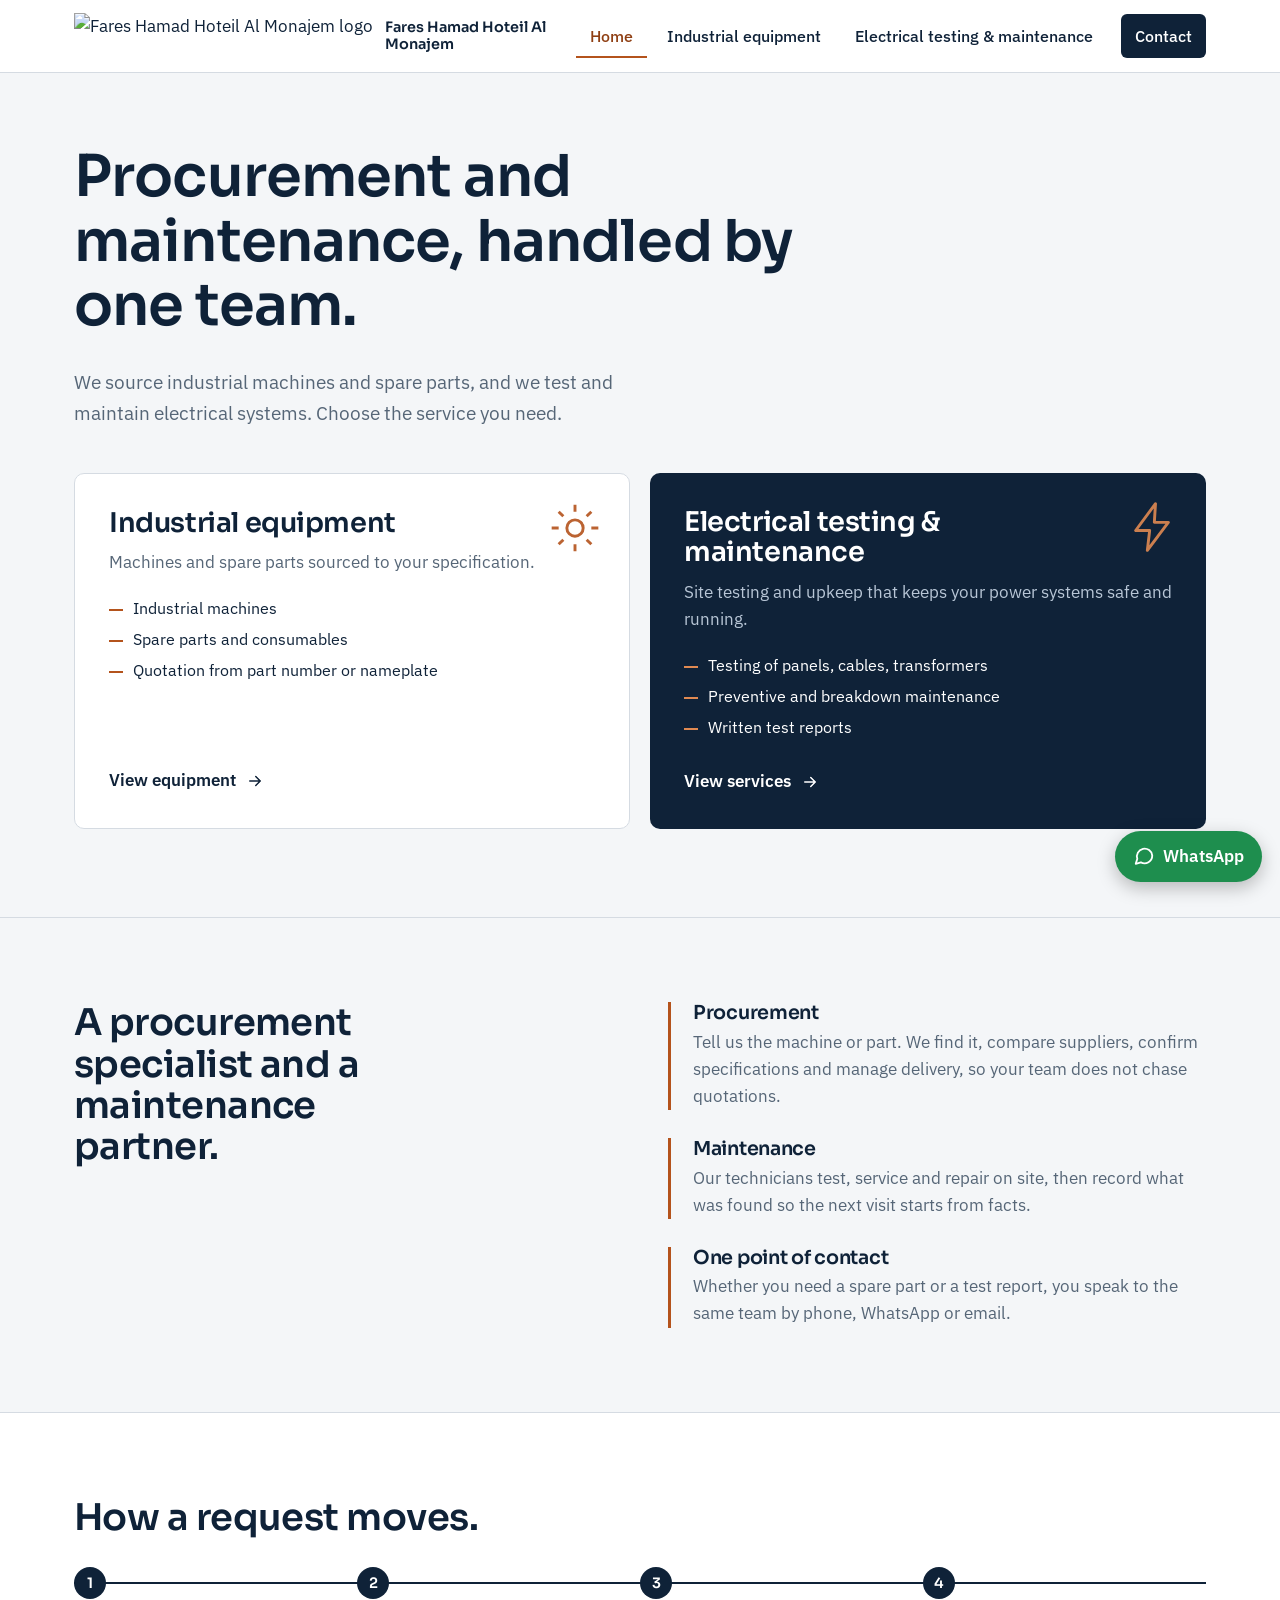
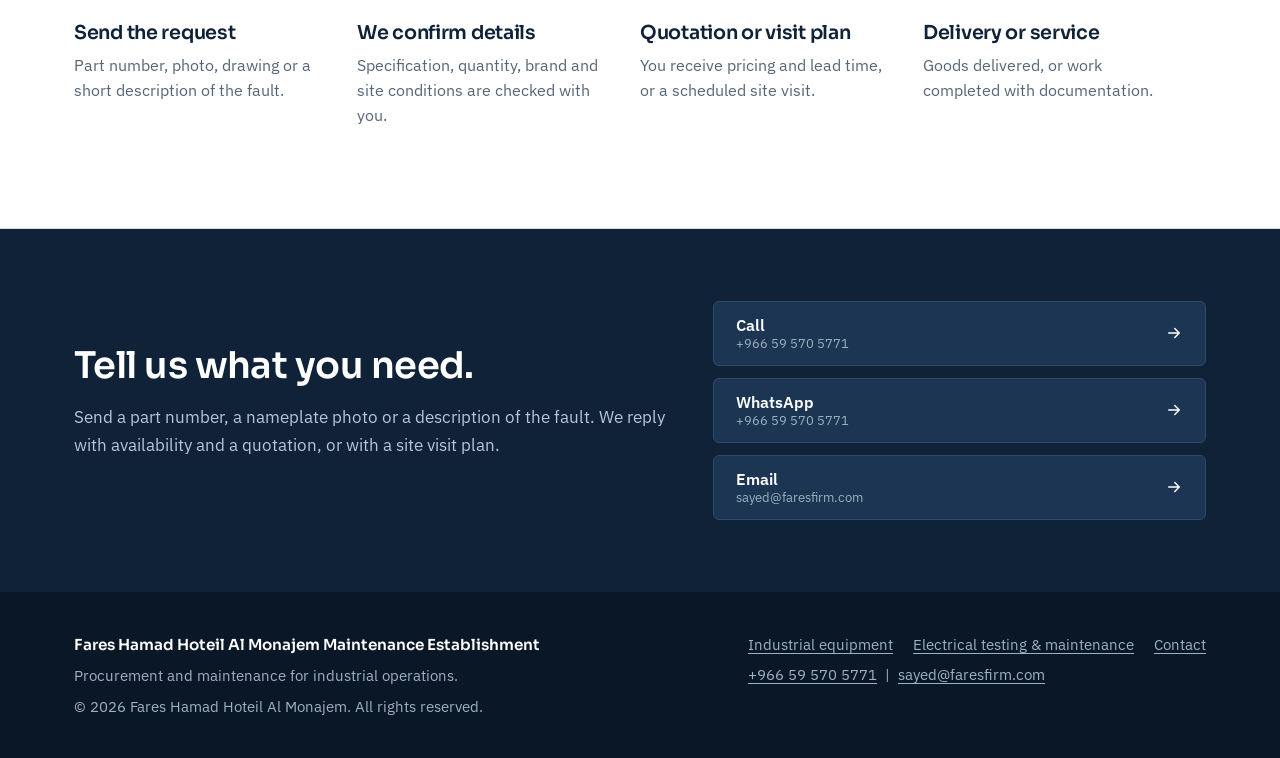
==== index.html @ 5c30aa55 "1.0" ====
<!doctype html>
<html lang="en">
<head>
<meta charset="utf-8">
<meta name="viewport" content="width=device-width, initial-scale=1">
<title>Fares Hamad Hoteil Al Monajem | Procurement and Maintenance</title>
<meta name="description" content="Industrial machines, spare parts, electrical testing and maintenance. Procurement specialist and maintenance partner.">
<link rel="icon" href="https://cdn.imgchest.com/files/e124e5c17b7b.png">
<link rel="preconnect" href="https://fonts.googleapis.com">
<link rel="preconnect" href="https://fonts.gstatic.com" crossorigin>
<link href="https://fonts.googleapis.com/css2?family=IBM+Plex+Sans:wght@400;500;600&family=Sora:wght@500;600;700&display=swap" rel="stylesheet">
<link rel="stylesheet" href="assets/css/base.css">
<link rel="stylesheet" href="assets/css/home.css">
</head>
<body class="">
<a class="skip" href="#main">Skip to content</a>
<header class="site-header">
  <div class="wrap">
    <a class="brand" href="./index.html" aria-label="Fares Hamad Hoteil Al Monajem - home">
      <img src="https://cdn.imgchest.com/files/e124e5c17b7b.png" alt="Fares Hamad Hoteil Al Monajem logo" height="46">
      <span>Fares Hamad Hoteil Al Monajem</span>
    </a>
    <button class="menu-btn" aria-expanded="false" aria-controls="site-nav" aria-label="Menu">
      <svg width="22" height="22" viewBox="0 0 24 24" fill="none" stroke="currentColor" stroke-width="2" stroke-linecap="round"><path d="M3 6h18M3 12h18M3 18h18"/></svg>
    </button>
    <nav class="nav" id="site-nav" aria-label="Main">
      <ul>
        <li><a href="index.html" aria-current="page">Home</a></li>
        <li><a href="industrial-equipment/index.html">Industrial equipment</a></li>
        <li><a href="electrical-testing-maintenance/index.html">Electrical testing &amp; maintenance</a></li>
        <li><a class="nav-cta" href="contact/index.html">Contact</a></li>
      </ul>
    </nav>
  </div>
</header>
<main id="main">

<section class="hero">
  <div class="wrap">
    <h1>Procurement and maintenance, handled by one team.</h1>
    <p class="lead">We source industrial machines and spare parts, and we test and maintain electrical systems. Choose the service you need.</p>
    <div class="pick">
      <a class="pick-card pick-industrial" href="industrial-equipment/index.html">
        <svg class="tag" viewBox="0 0 48 48" fill="none" stroke="currentColor" stroke-width="2.5" stroke-linejoin="round" aria-hidden="true"><circle cx="24" cy="24" r="7"/><path d="M24 4v6M24 38v6M4 24h6M38 24h6M10 10l4 4M34 34l4 4M38 10l-4 4M14 34l-4 4"/></svg>
        <div>
          <h2>Industrial equipment</h2>
          <p>Machines and spare parts sourced to your specification.</p>
          <ul><li>Industrial machines</li><li>Spare parts and consumables</li><li>Quotation from part number or nameplate</li></ul>
        </div>
        <span class="pick-go">View equipment <svg class="arrow" viewBox="0 0 24 24" fill="none" stroke="currentColor" stroke-width="2" stroke-linecap="round" stroke-linejoin="round" aria-hidden="true"><path d="M5 12h14M13 6l6 6-6 6"/></svg></span>
      </a>
      <a class="pick-card pick-electrical" href="electrical-testing-maintenance/index.html">
        <svg class="tag" viewBox="0 0 48 48" fill="none" stroke="currentColor" stroke-width="2.5" stroke-linejoin="round" aria-hidden="true"><path d="M27 4 10 27h12l-2 17 18-24H26z"/></svg>
        <div>
          <h2>Electrical testing &amp; maintenance</h2>
          <p>Site testing and upkeep that keeps your power systems safe and running.</p>
          <ul><li>Testing of panels, cables, transformers</li><li>Preventive and breakdown maintenance</li><li>Written test reports</li></ul>
        </div>
        <span class="pick-go">View services <svg class="arrow" viewBox="0 0 24 24" fill="none" stroke="currentColor" stroke-width="2" stroke-linecap="round" stroke-linejoin="round" aria-hidden="true"><path d="M5 12h14M13 6l6 6-6 6"/></svg></span>
      </a>
    </div>
  </div>
</section>

<section class="section">
  <div class="wrap roles">
    <h2>A procurement specialist and a maintenance partner.</h2>
    <div class="role-list">
      <div><h3>Procurement</h3><p>Tell us the machine or part. We find it, compare suppliers, confirm specifications and manage delivery, so your team does not chase quotations.</p></div>
      <div><h3>Maintenance</h3><p>Our technicians test, service and repair on site, then record what was found so the next visit starts from facts.</p></div>
      <div><h3>One point of contact</h3><p>Whether you need a spare part or a test report, you speak to the same team by phone, WhatsApp or email.</p></div>
    </div>
  </div>
</section>

<section class="section process" aria-labelledby="proc-h">
  <div class="wrap">
    <h2 id="proc-h">How a request moves.</h2>
    <ol>
      <li><h3>Send the request</h3><p>Part number, photo, drawing or a short description of the fault.</p></li>
      <li><h3>We confirm details</h3><p>Specification, quantity, brand and site conditions are checked with you.</p></li>
      <li><h3>Quotation or visit plan</h3><p>You receive pricing and lead time, or a scheduled site visit.</p></li>
      <li><h3>Delivery or service</h3><p>Goods delivered, or work completed with documentation.</p></li>
    </ol>
  </div>
</section>

</main>
<section class="contact-band" aria-labelledby="cb-h">
  <div class="wrap">
    <div>
      <h2 id="cb-h">Tell us what you need.</h2>
      <p>Send a part number, a nameplate photo or a description of the fault. We reply with availability and a quotation, or with a site visit plan.</p>
    </div>
    <div class="contact-actions">
      <a class="btn" href="tel:+966595705771"><span>Call<small>+966 59 570 5771</small></span><svg class="arrow" viewBox="0 0 24 24" fill="none" stroke="currentColor" stroke-width="2" stroke-linecap="round" stroke-linejoin="round" aria-hidden="true"><path d="M5 12h14M13 6l6 6-6 6"/></svg></a>
      <a class="btn" href="https://wa.me/966595705771" target="_blank" rel="noopener"><span>WhatsApp<small>+966 59 570 5771</small></span><svg class="arrow" viewBox="0 0 24 24" fill="none" stroke="currentColor" stroke-width="2" stroke-linecap="round" stroke-linejoin="round" aria-hidden="true"><path d="M5 12h14M13 6l6 6-6 6"/></svg></a>
      <a class="btn" href="mailto:sayed@faresfirm.com"><span>Email<small>sayed@faresfirm.com</small></span><svg class="arrow" viewBox="0 0 24 24" fill="none" stroke="currentColor" stroke-width="2" stroke-linecap="round" stroke-linejoin="round" aria-hidden="true"><path d="M5 12h14M13 6l6 6-6 6"/></svg></a>
    </div>
  </div>
</section>
<footer class="site-footer">
  <div class="wrap">
    <div>
      <strong>Fares Hamad Hoteil Al Monajem Maintenance Establishment</strong>
      <p>Procurement and maintenance for industrial operations.</p>
      <p>&copy; <span id="year">2026</span> Fares Hamad Hoteil Al Monajem. All rights reserved.</p>
    </div>
    <div>
      <ul>
        <li><a href="industrial-equipment/index.html">Industrial equipment</a></li>
        <li><a href="electrical-testing-maintenance/index.html">Electrical testing &amp; maintenance</a></li>
        <li><a href="contact/index.html">Contact</a></li>
      </ul>
      <p><a href="tel:+966595705771">+966 59 570 5771</a> &nbsp;|&nbsp; <a href="mailto:sayed@faresfirm.com">sayed@faresfirm.com</a></p>
    </div>
  </div>
</footer>
<a class="wa-float" href="https://wa.me/966595705771" target="_blank" rel="noopener" aria-label="Chat on WhatsApp"><svg viewBox="0 0 24 24" fill="none" stroke="currentColor" stroke-width="2" stroke-linecap="round" stroke-linejoin="round" aria-hidden="true"><path d="M21 11.5a8.4 8.4 0 0 1-12.4 7.4L3 20.5l1.700-5.400A8.400 8.400 0 1 1 21 11.500z"/></svg><span>WhatsApp</span></a>
<script src="assets/js/main.js" defer></script>
</body>
</html>
---- assets/css/base.css ----
/* ==========================================================
   base.css  -  shared by every page
   Tokens, reset, header, footer, buttons, tabs, utilities
   ========================================================== */
:root{
  --ink:#0F2238;          /* deep navy: text, footer */
  --ink-2:#1B3552;        /* lighter navy: dark surfaces */
  --paper:#F4F6F8;        /* page background */
  --white:#fff;
  --line:#D5DBE2;
  --steel:#566677;        /* secondary text */
  --copper:#B4531C;       /* single accent: copper conductor */
  --copper-d:#8F3F13;
  --radius:6px;
  --wrap:1180px;
  --font-head:"Sora","Segoe UI",system-ui,sans-serif;
  --font-body:"IBM Plex Sans","Segoe UI",system-ui,sans-serif;
  --bg:var(--paper); --fg:var(--ink); --muted:var(--steel); --rule:var(--line); --surface:var(--white);
}
.theme-dark{
  --bg:var(--ink); --fg:#EAF0F6; --muted:#9FB0C2; --rule:#2B4562; --surface:var(--ink-2);
}
*,*::before,*::after{box-sizing:border-box}
html{scroll-behavior:smooth;-webkit-text-size-adjust:100%}
body{margin:0;background:var(--bg);color:var(--fg);font:400 1.0625rem/1.6 var(--font-body)}
img{max-width:100%;display:block}
a{color:inherit}
h1,h2,h3{font-family:var(--font-head);line-height:1.12;letter-spacing:-.015em;margin:0 0 .5em;font-weight:600}
h1{font-size:clamp(2.1rem,5vw,3.6rem)}
h2{font-size:clamp(1.6rem,3vw,2.3rem)}
h3{font-size:1.2rem}
p{margin:0 0 1em;max-width:62ch}
.wrap{max-width:var(--wrap);margin:0 auto;padding:0 24px}
.section{padding:84px 0}
.muted{color:var(--muted)}
.skip{position:absolute;left:-999px;top:0;background:var(--copper);color:#fff;padding:10px 16px;z-index:100}
.skip:focus{left:8px;top:8px}
:focus-visible{outline:3px solid var(--copper);outline-offset:3px}

/* ---------- Header (always light so the logo stays legible) ---------- */
.site-header{position:sticky;top:0;z-index:50;background:rgba(255,255,255,.96);backdrop-filter:blur(8px);border-bottom:1px solid var(--line);color:var(--ink)}
.site-header .wrap{display:flex;align-items:center;justify-content:space-between;gap:24px;min-height:72px}
.brand{display:flex;align-items:center;gap:12px;text-decoration:none}
.brand img{height:46px;width:auto}
.brand span{font:600 .9rem/1.15 var(--font-head);max-width:15ch}
.nav ul{list-style:none;display:flex;gap:6px;margin:0;padding:0;align-items:center}
.nav a{display:block;padding:10px 14px;text-decoration:none;font-weight:500;font-size:.97rem;border-radius:var(--radius)}
.nav a:hover{background:var(--paper)}
.nav a[aria-current="page"]{color:var(--copper-d);box-shadow:inset 0 -2px 0 var(--copper);border-radius:0}
.nav .nav-cta{background:var(--ink);color:#fff;margin-left:8px}
.nav .nav-cta:hover{background:var(--copper)}
.menu-btn{display:none;background:none;border:1px solid var(--line);border-radius:var(--radius);padding:10px 12px;cursor:pointer;color:var(--ink)}
.menu-btn svg{display:block}

/* ---------- Buttons ---------- */
.btn{display:inline-flex;align-items:center;gap:10px;padding:13px 22px;border-radius:var(--radius);font:600 .98rem var(--font-body);text-decoration:none;border:2px solid transparent;cursor:pointer;transition:background .18s,color .18s,border-color .18s}
.btn-primary{background:var(--copper);color:#fff}
.btn-primary:hover{background:var(--copper-d)}
.btn-line{border-color:currentColor;background:transparent}
.btn-line:hover{background:var(--fg);color:var(--bg);border-color:var(--fg)}
.btn svg,.arrow{width:18px;height:18px;flex:none}

/* ---------- Page intro used on inner pages ---------- */
.crumbs{font-size:.92rem;color:var(--muted);margin-bottom:22px}
.crumbs a{text-underline-offset:3px}
.page-intro{padding:64px 0 36px}
.page-intro p{font-size:1.15rem;color:var(--muted)}

/* ---------- Tabs (shared behaviour, each page styles its panels) ---------- */
.tablist{display:flex;gap:4px;border-bottom:1px solid var(--rule);overflow-x:auto;scrollbar-width:thin}
.tablist [role="tab"]{background:none;border:0;border-bottom:3px solid transparent;color:var(--muted);font:600 1rem var(--font-body);padding:14px 20px;cursor:pointer;white-space:nowrap;margin-bottom:-1px}
.tablist [role="tab"]:hover{color:var(--fg)}
.tablist [role="tab"][aria-selected="true"]{color:var(--fg);border-bottom-color:var(--copper)}
.tabpanel{padding:40px 0 8px}
.tabpanel[hidden]{display:none}

/* ---------- Contact band ---------- */
.contact-band{background:var(--ink);color:#fff;padding:72px 0}
.contact-band .wrap{display:grid;grid-template-columns:1.2fr 1fr;gap:48px;align-items:center}
.contact-band p{color:#B8C6D6}
.contact-actions{display:grid;gap:12px}
.contact-actions .btn{justify-content:space-between;width:100%;border:1px solid #2F4968;background:var(--ink-2);color:#fff}
.contact-actions .btn:hover{border-color:var(--copper);background:#22405f}
.contact-actions small{display:block;font-weight:400;color:#9FB0C2}

/* ---------- Footer ---------- */
.site-footer{background:#0A1727;color:#9FB0C2;padding:40px 0;font-size:.95rem}
.site-footer .wrap{display:flex;flex-wrap:wrap;gap:20px 48px;justify-content:space-between}
.site-footer strong{color:#fff;font-family:var(--font-head);font-weight:600}
.site-footer ul{list-style:none;margin:0;padding:0;display:flex;gap:20px;flex-wrap:wrap}
.site-footer a{text-underline-offset:3px}
.site-footer p{margin:.4em 0 0}

/* ---------- Floating WhatsApp ---------- */
.wa-float{position:fixed;right:18px;bottom:18px;z-index:60;display:flex;align-items:center;gap:8px;background:#1E8E4E;color:#fff;text-decoration:none;font-weight:600;padding:12px 18px;border-radius:999px;box-shadow:0 6px 18px rgba(0,0,0,.25)}
.wa-float:hover{background:#177A42}
.wa-float svg{width:22px;height:22px}

@media (max-width:860px){
  .menu-btn{display:block}
  .nav{position:absolute;left:0;right:0;top:100%;background:#fff;border-bottom:1px solid var(--line);display:none}
  .nav.open{display:block}
  .nav ul{flex-direction:column;align-items:stretch;padding:12px 24px 20px}
  .nav a[aria-current="page"]{box-shadow:none;background:var(--paper)}
  .nav .nav-cta{margin:8px 0 0;text-align:center}
  .contact-band .wrap{grid-template-columns:1fr}
  .section{padding:60px 0}
  .brand span{display:none}
}
@media (prefers-reduced-motion:reduce){*{animation:none!important;transition:none!important;scroll-behavior:auto!important}}
---- assets/css/home.css ----
/* home.css - index.html only */
.hero{padding:72px 0 88px;border-bottom:1px solid var(--line)}
.hero h1{max-width:18ch}
.hero .lead{font-size:1.2rem;color:var(--steel);max-width:56ch;margin-bottom:44px}

/* The hero IS the activity selector */
.pick{display:grid;grid-template-columns:1fr 1fr;gap:20px}
.pick-card{position:relative;display:flex;flex-direction:column;justify-content:space-between;min-height:340px;padding:34px;border-radius:10px;text-decoration:none;overflow:hidden;transition:transform .2s,box-shadow .2s}
.pick-card:hover{transform:translateY(-4px);box-shadow:0 18px 40px rgba(15,34,56,.2)}
.pick-card h2{font-size:1.7rem;margin-bottom:.4em;max-width:16ch}
.pick-card p{margin-bottom:20px}
.pick-card ul{list-style:none;margin:0 0 28px;padding:0;display:grid;gap:6px;font-size:.98rem}
.pick-card li::before{content:"";display:inline-block;width:14px;height:2px;background:var(--copper);vertical-align:middle;margin-right:10px}
.pick-go{display:inline-flex;align-items:center;gap:10px;font-weight:600}
.pick-go svg{width:18px;height:18px;transition:transform .2s}
.pick-card:hover .pick-go svg{transform:translateX(5px)}
.pick-industrial{background:#fff;color:var(--ink);border:1px solid var(--line)}
.pick-industrial p{color:var(--steel)}
.pick-electrical{background:var(--ink);color:#fff}
.pick-electrical p{color:#B8C6D6}
.pick-electrical li::before{background:#E08A52}
.pick-card .tag{position:absolute;right:26px;top:26px;width:56px;height:56px;color:var(--copper);opacity:.9}
.pick-electrical .tag{color:#E08A52}

/* single orchestrated page-load moment */
@keyframes rise{from{opacity:0;transform:translateY(24px)}to{opacity:1;transform:none}}
.pick-card{animation:rise .7s cubic-bezier(.2,.7,.2,1) both}
.pick-electrical{animation-delay:.12s}

/* positioning */
.roles{display:grid;grid-template-columns:1fr 1fr;gap:56px;align-items:start}
.roles h2{max-width:14ch}
.role-list{display:grid;gap:28px}
.role-list div{padding-left:22px;border-left:3px solid var(--copper)}
.role-list h3{margin-bottom:.25em}
.role-list p{margin:0;color:var(--steel)}

/* process = real sequence, so numbering is justified */
.process{background:#fff;border-block:1px solid var(--line)}
.process ol{list-style:none;margin:44px 0 0;padding:0;display:grid;grid-template-columns:repeat(4,1fr);gap:0;counter-reset:s}
.process li{counter-increment:s;padding:24px 24px 0 0;border-top:2px solid var(--ink);position:relative}
.process li::before{content:counter(s);position:absolute;top:-17px;left:0;width:32px;height:32px;border-radius:50%;background:var(--ink);color:#fff;display:grid;place-items:center;font:600 .9rem var(--font-head)}
.process li h3{margin-top:14px}
.process li p{color:var(--steel);font-size:.98rem}

@media (max-width:860px){
  .pick,.roles{grid-template-columns:1fr}
  .process ol{grid-template-columns:1fr 1fr;row-gap:44px}
  .pick-card{min-height:0}
}
@media (max-width:520px){.process ol{grid-template-columns:1fr}}
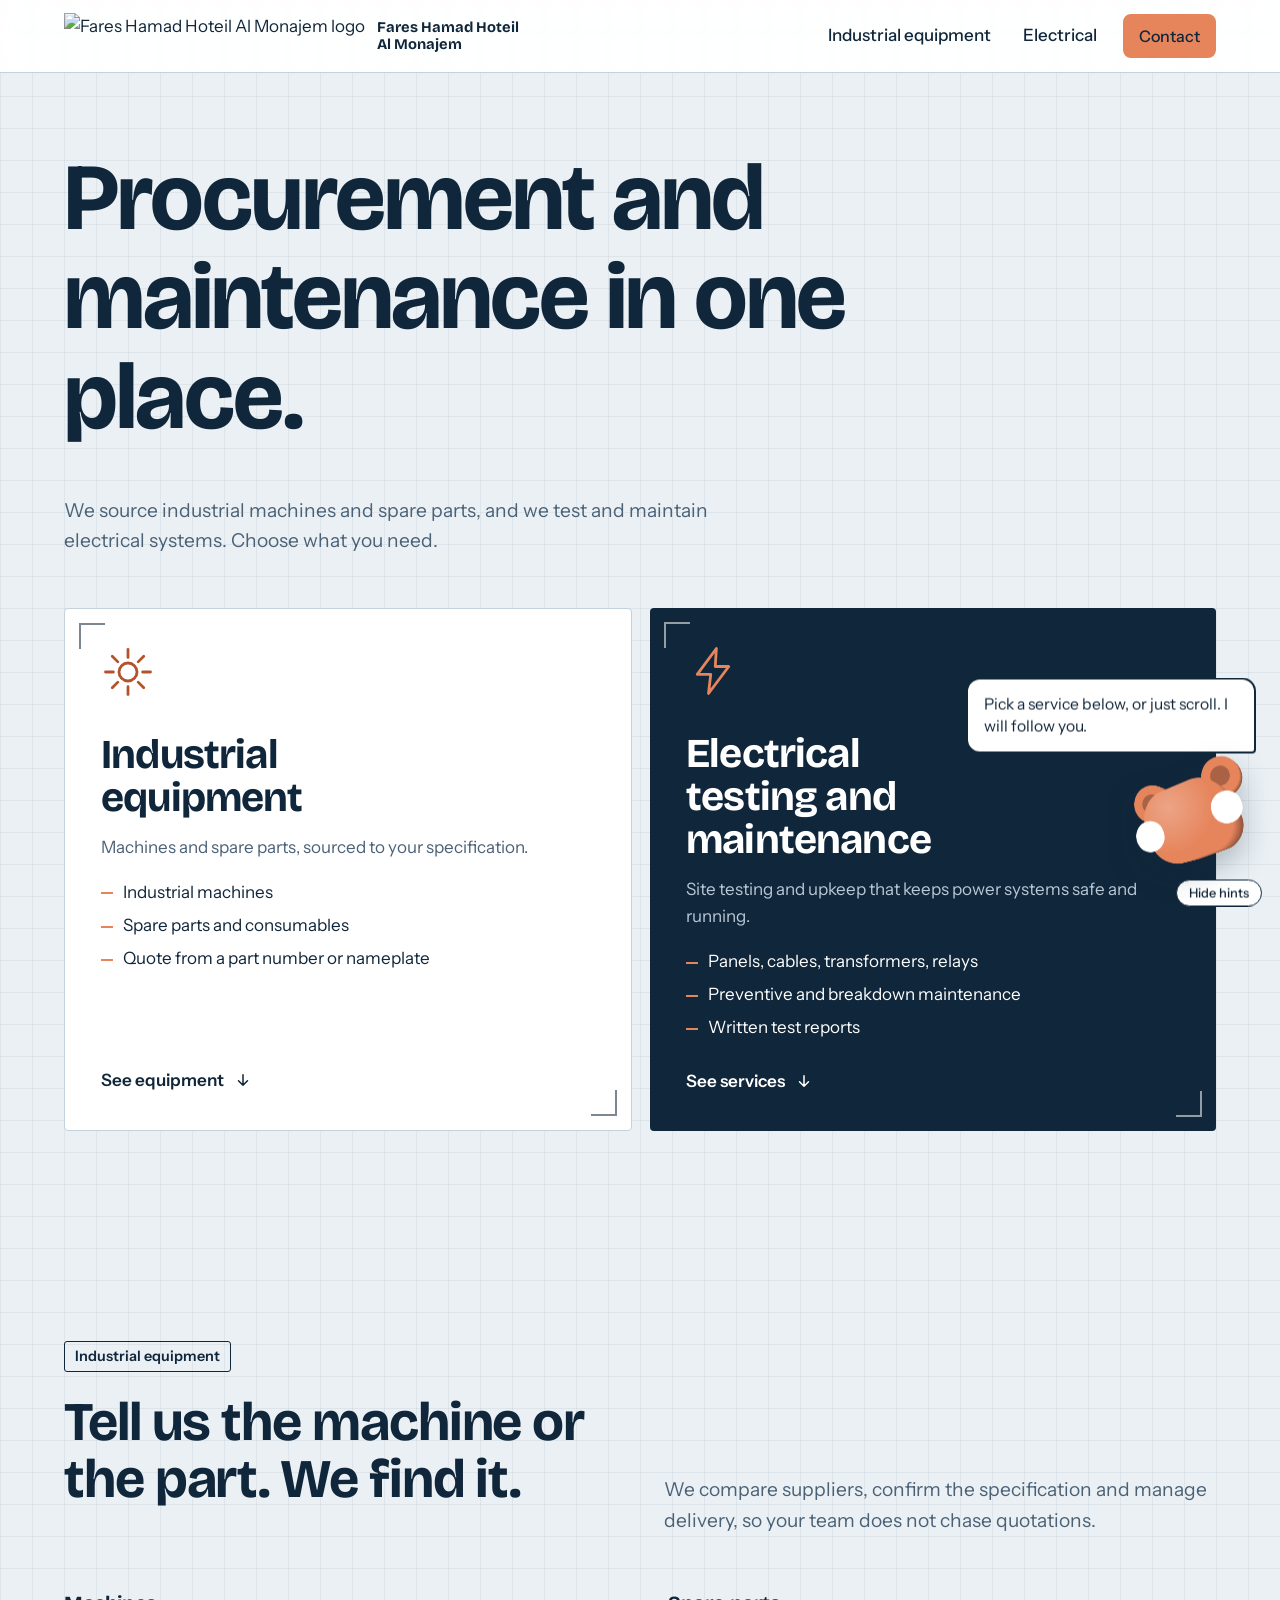
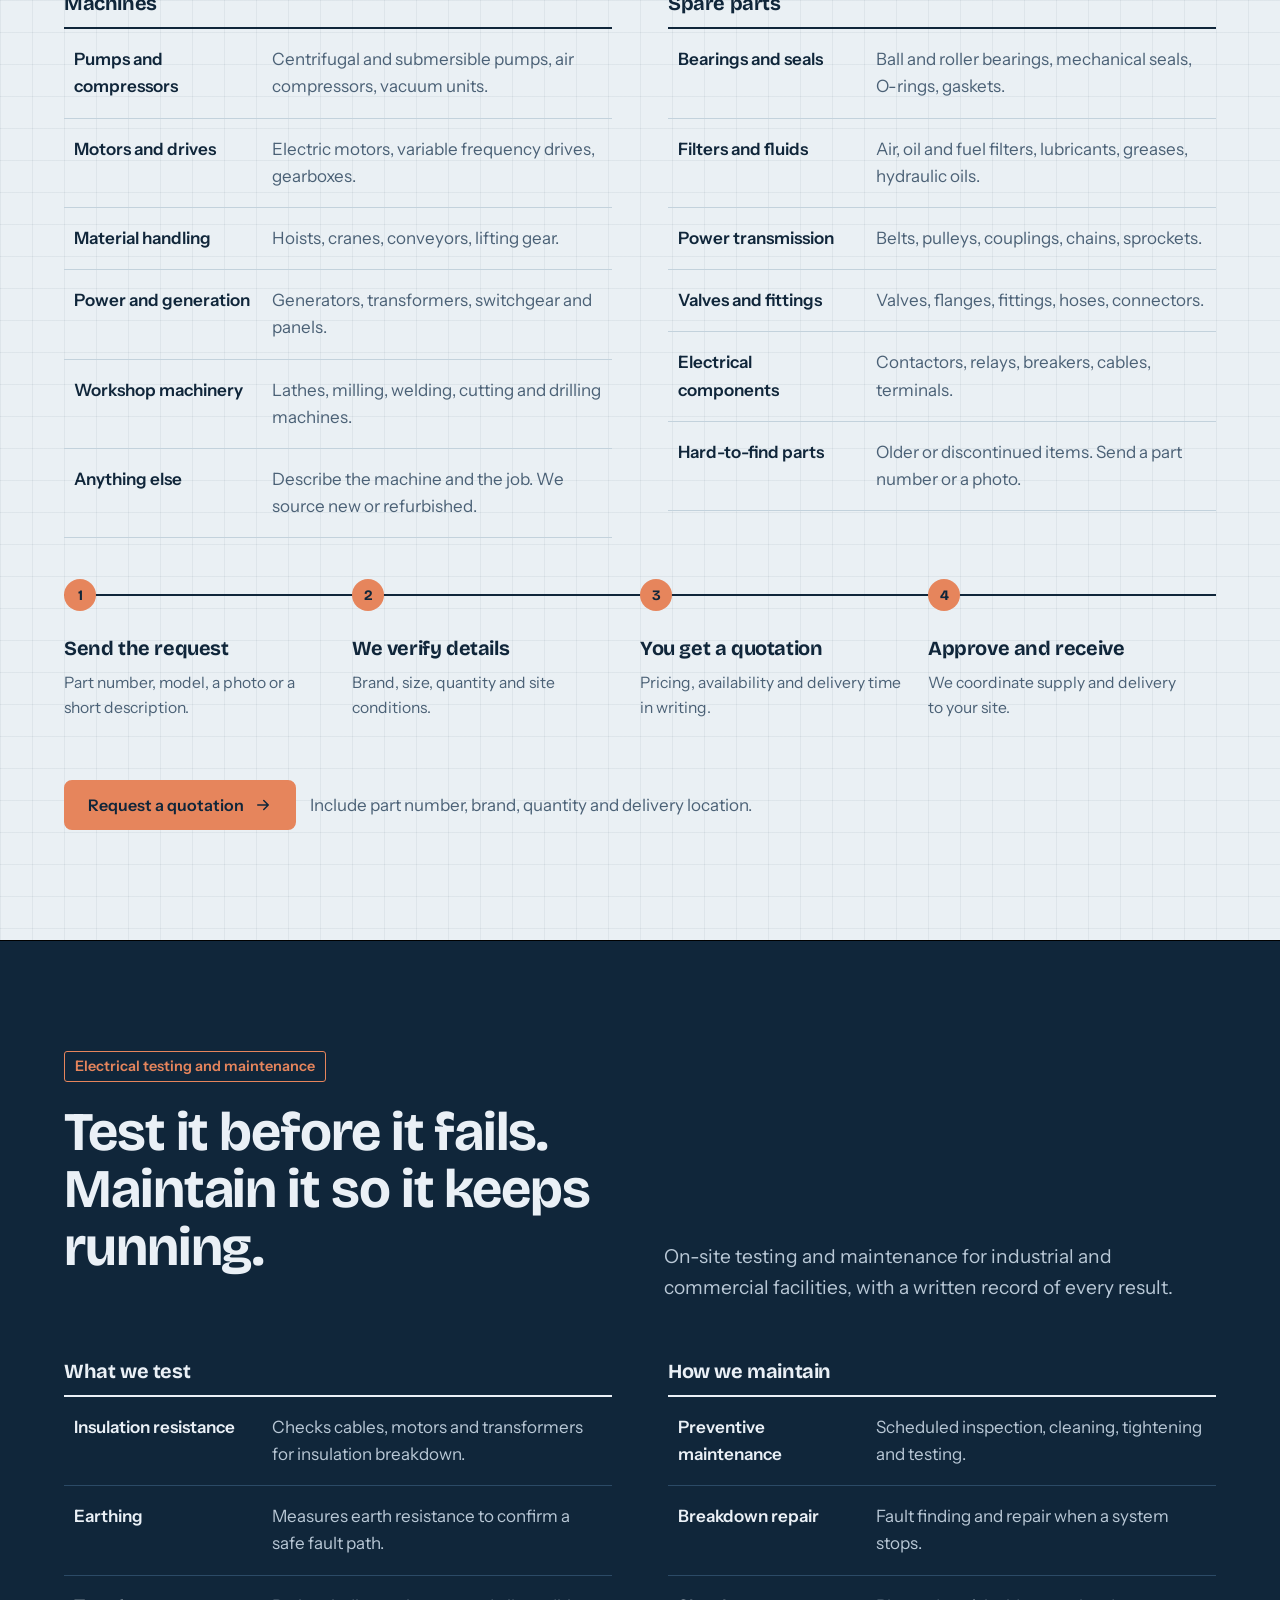
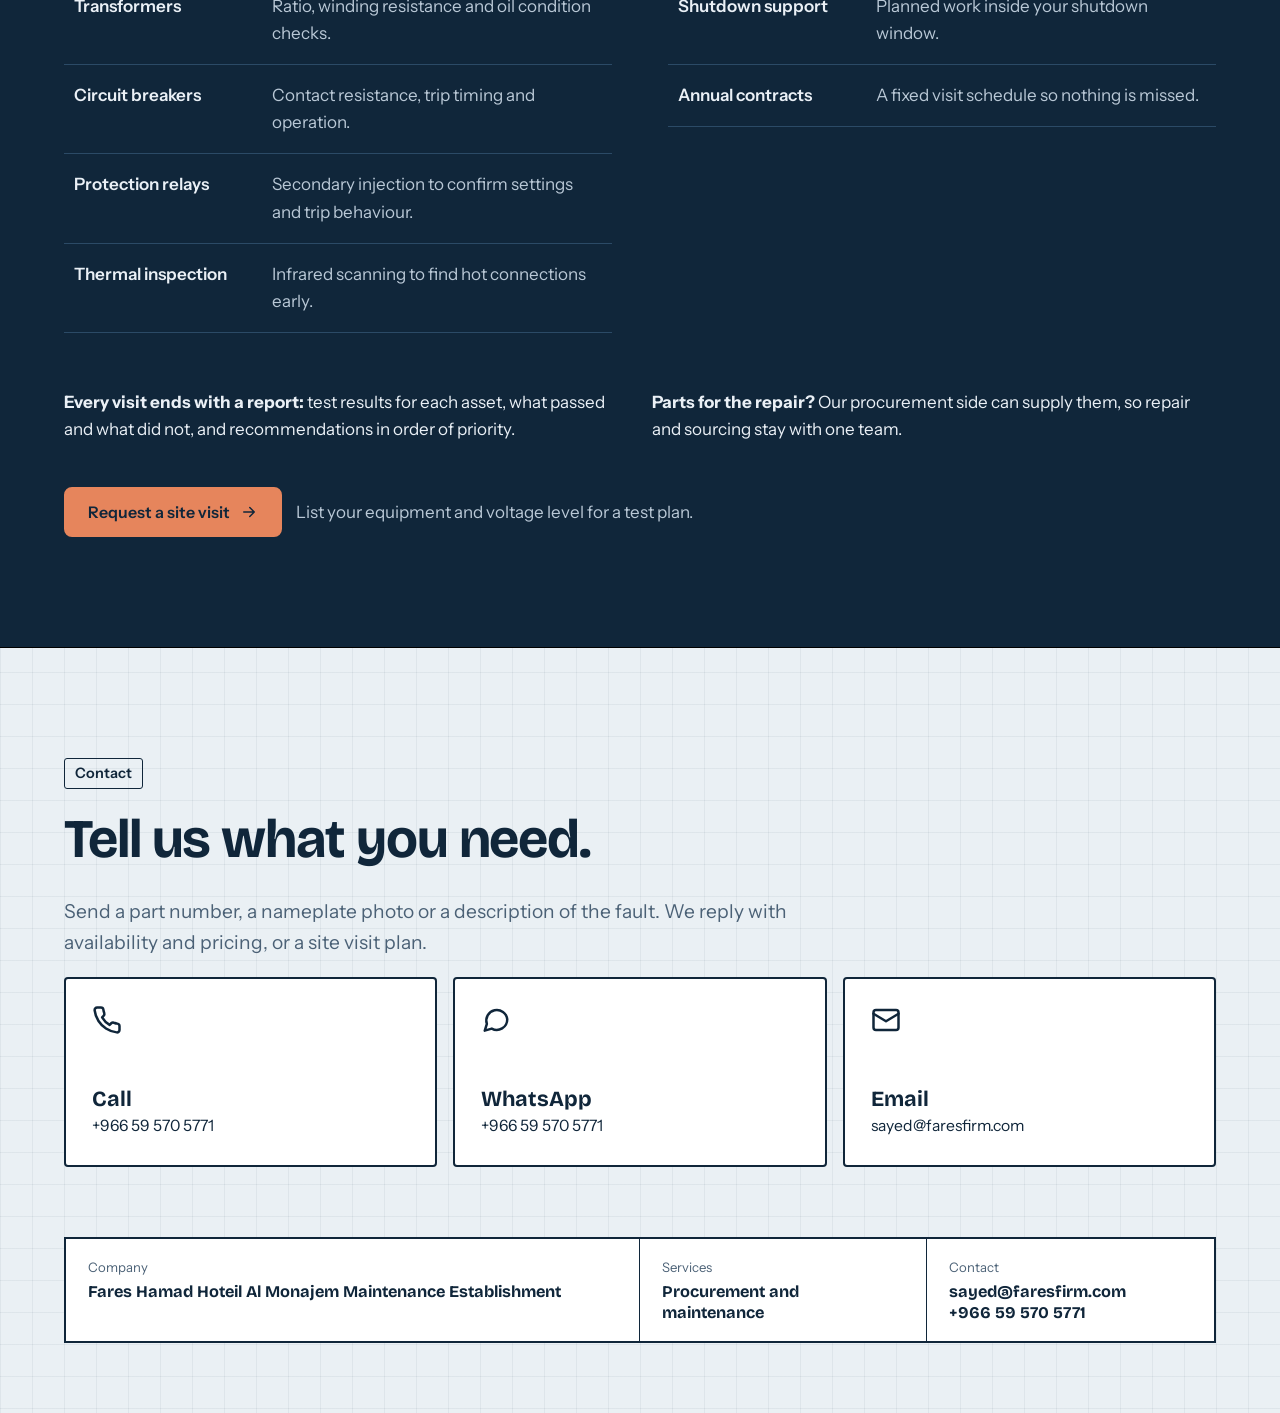
==== commit cac6deae: "freddy added" ====
--- a/index.html
+++ b/index.html
@@ -4,119 +4,127 @@
 <meta charset="utf-8">
 <meta name="viewport" content="width=device-width, initial-scale=1">
 <title>Fares Hamad Hoteil Al Monajem | Procurement and Maintenance</title>
-<meta name="description" content="Industrial machines, spare parts, electrical testing and maintenance. Procurement specialist and maintenance partner.">
+<meta name="description" content="Industrial machines and spare parts sourcing, plus electrical testing and maintenance.">
 <link rel="icon" href="https://cdn.imgchest.com/files/e124e5c17b7b.png">
 <link rel="preconnect" href="https://fonts.googleapis.com">
 <link rel="preconnect" href="https://fonts.gstatic.com" crossorigin>
-<link href="https://fonts.googleapis.com/css2?family=IBM+Plex+Sans:wght@400;500;600&family=Sora:wght@500;600;700&display=swap" rel="stylesheet">
-<link rel="stylesheet" href="assets/css/base.css">
-<link rel="stylesheet" href="assets/css/home.css">
+<link href="https://fonts.googleapis.com/css2?family=Bricolage+Grotesque:opsz,wght@12..96,500;12..96,700&family=Instrument+Sans:wght@400;500;600&display=swap" rel="stylesheet">
+<link rel="stylesheet" href="assets/css/style.css">
 </head>
-<body class="">
+<body>
 <a class="skip" href="#main">Skip to content</a>
 <header class="site-header">
   <div class="wrap">
-    <a class="brand" href="./index.html" aria-label="Fares Hamad Hoteil Al Monajem - home">
-      <img src="https://cdn.imgchest.com/files/e124e5c17b7b.png" alt="Fares Hamad Hoteil Al Monajem logo" height="46">
-      <span>Fares Hamad Hoteil Al Monajem</span>
-    </a>
-    <button class="menu-btn" aria-expanded="false" aria-controls="site-nav" aria-label="Menu">
-      <svg width="22" height="22" viewBox="0 0 24 24" fill="none" stroke="currentColor" stroke-width="2" stroke-linecap="round"><path d="M3 6h18M3 12h18M3 18h18"/></svg>
-    </button>
-    <nav class="nav" id="site-nav" aria-label="Main">
-      <ul>
-        <li><a href="index.html" aria-current="page">Home</a></li>
-        <li><a href="industrial-equipment/index.html">Industrial equipment</a></li>
-        <li><a href="electrical-testing-maintenance/index.html">Electrical testing &amp; maintenance</a></li>
-        <li><a class="nav-cta" href="contact/index.html">Contact</a></li>
-      </ul>
+    <a class="brand" href="#top" data-bot="Back to the top." data-mood="happy"><img src="https://cdn.imgchest.com/files/e124e5c17b7b.png" alt="Fares Hamad Hoteil Al Monajem logo" height="46"><span>Fares Hamad Hoteil Al Monajem</span></a>
+    <nav class="nav" aria-label="Main">
+      <a href="#industrial" data-bot="Jump to machines and spare parts." data-mood="searching">Industrial equipment</a>
+      <a href="#electrical" data-bot="Jump to electrical testing and maintenance." data-mood="thinking">Electrical</a>
+      <a class="btn btn-coral" href="#contact" data-bot="Go to the contact section: call, WhatsApp or email." data-mood="excited">Contact</a>
     </nav>
   </div>
 </header>
+
 <main id="main">
-
-<section class="hero">
+<section class="hero" id="top" data-section data-mood="curious" data-bot-section="Pick a service below, or just scroll. I will follow you.">
   <div class="wrap">
-    <h1>Procurement and maintenance, handled by one team.</h1>
-    <p class="lead">We source industrial machines and spare parts, and we test and maintain electrical systems. Choose the service you need.</p>
-    <div class="pick">
-      <a class="pick-card pick-industrial" href="industrial-equipment/index.html">
-        <svg class="tag" viewBox="0 0 48 48" fill="none" stroke="currentColor" stroke-width="2.5" stroke-linejoin="round" aria-hidden="true"><circle cx="24" cy="24" r="7"/><path d="M24 4v6M24 38v6M4 24h6M38 24h6M10 10l4 4M34 34l4 4M38 10l-4 4M14 34l-4 4"/></svg>
+    <h1>Procurement and maintenance in one place.</h1>
+    <p class="lead">We source industrial machines and spare parts, and we test and maintain electrical systems. Choose what you need.</p>
+    <div class="panels">
+      <a class="panel panel-light" href="#industrial" data-bot="Machines and spare parts. Click and I will scroll you to the catalogue." data-mood="excited">
         <div>
+          <svg class="panel-icon" viewBox="0 0 48 48" fill="none" stroke="currentColor" stroke-width="2.5" stroke-linecap="round" aria-hidden="true"><circle cx="24" cy="24" r="8"/><path d="M24 4v7M24 37v7M4 24h7M37 24h7M10 10l5 5M33 33l5 5M38 10l-5 5M15 33l-5 5"/></svg>
           <h2>Industrial equipment</h2>
-          <p>Machines and spare parts sourced to your specification.</p>
-          <ul><li>Industrial machines</li><li>Spare parts and consumables</li><li>Quotation from part number or nameplate</li></ul>
+          <p>Machines and spare parts, sourced to your specification.</p>
+          <ul><li>Industrial machines</li><li>Spare parts and consumables</li><li>Quote from a part number or nameplate</li></ul>
         </div>
-        <span class="pick-go">View equipment <svg class="arrow" viewBox="0 0 24 24" fill="none" stroke="currentColor" stroke-width="2" stroke-linecap="round" stroke-linejoin="round" aria-hidden="true"><path d="M5 12h14M13 6l6 6-6 6"/></svg></span>
+        <span class="panel-go">See equipment <svg viewBox="0 0 24 24" fill="none" stroke="currentColor" stroke-width="2" stroke-linecap="round" stroke-linejoin="round" aria-hidden="true"><path d="M12 5v14M6 13l6 6 6-6"/></svg></span>
       </a>
-      <a class="pick-card pick-electrical" href="electrical-testing-maintenance/index.html">
-        <svg class="tag" viewBox="0 0 48 48" fill="none" stroke="currentColor" stroke-width="2.5" stroke-linejoin="round" aria-hidden="true"><path d="M27 4 10 27h12l-2 17 18-24H26z"/></svg>
+      <a class="panel panel-dark" href="#electrical" data-bot="Testing and maintenance for your power systems. Click to see what we test." data-mood="thinking">
         <div>
-          <h2>Electrical testing &amp; maintenance</h2>
-          <p>Site testing and upkeep that keeps your power systems safe and running.</p>
-          <ul><li>Testing of panels, cables, transformers</li><li>Preventive and breakdown maintenance</li><li>Written test reports</li></ul>
+          <svg class="panel-icon" viewBox="0 0 48 48" fill="none" stroke="currentColor" stroke-width="2.5" stroke-linejoin="round" aria-hidden="true"><path d="M27 4 10 27h12l-2 17 18-24H26z"/></svg>
+          <h2>Electrical testing and maintenance</h2>
+          <p>Site testing and upkeep that keeps power systems safe and running.</p>
+          <ul><li>Panels, cables, transformers, relays</li><li>Preventive and breakdown maintenance</li><li>Written test reports</li></ul>
         </div>
-        <span class="pick-go">View services <svg class="arrow" viewBox="0 0 24 24" fill="none" stroke="currentColor" stroke-width="2" stroke-linecap="round" stroke-linejoin="round" aria-hidden="true"><path d="M5 12h14M13 6l6 6-6 6"/></svg></span>
+        <span class="panel-go">See services <svg viewBox="0 0 24 24" fill="none" stroke="currentColor" stroke-width="2" stroke-linecap="round" stroke-linejoin="round" aria-hidden="true"><path d="M12 5v14M6 13l6 6 6-6"/></svg></span>
       </a>
     </div>
   </div>
 </section>
 
-<section class="section">
-  <div class="wrap roles">
-    <h2>A procurement specialist and a maintenance partner.</h2>
-    <div class="role-list">
-      <div><h3>Procurement</h3><p>Tell us the machine or part. We find it, compare suppliers, confirm specifications and manage delivery, so your team does not chase quotations.</p></div>
-      <div><h3>Maintenance</h3><p>Our technicians test, service and repair on site, then record what was found so the next visit starts from facts.</p></div>
-      <div><h3>One point of contact</h3><p>Whether you need a spare part or a test report, you speak to the same team by phone, WhatsApp or email.</p></div>
+<section class="section" id="industrial" data-section data-mood="searching" data-bot-section="Looking for a machine or a part? This is the catalogue.">
+  <div class="wrap">
+    <span class="sheet-tag">Industrial equipment</span>
+    <div class="head-row">
+      <h2>Tell us the machine or the part. We find it.</h2>
+      <p class="lead">We compare suppliers, confirm the specification and manage delivery, so your team does not chase quotations.</p>
+    </div>
+    <div class="two ruled">
+      <div><h3>Machines</h3><dl><div class="row" data-bot="Pumps and compressors. Tell me the flow, pressure and power you need." data-mood="curious"><dt>Pumps and compressors</dt><dd>Centrifugal and submersible pumps, air compressors, vacuum units.</dd></div><div class="row" data-bot="Motors and drives. A photo of the nameplate is enough for me to match it." data-mood="curious"><dt>Motors and drives</dt><dd>Electric motors, variable frequency drives, gearboxes.</dd></div><div class="row" data-bot="Lifting and moving loads around your site." data-mood="curious"><dt>Material handling</dt><dd>Hoists, cranes, conveyors, lifting gear.</dd></div><div class="row" data-bot="Power equipment. We can pair this with electrical testing." data-mood="curious"><dt>Power and generation</dt><dd>Generators, transformers, switchgear and panels.</dd></div><div class="row" data-bot="Machines for your workshop floor." data-mood="curious"><dt>Workshop machinery</dt><dd>Lathes, milling, welding, cutting and drilling machines.</dd></div><div class="row" data-bot="Not on the list? Ask anyway, sourcing is what we do." data-mood="curious"><dt>Anything else</dt><dd>Describe the machine and the job. We source new or refurbished.</dd></div></dl></div>
+      <div><h3>Spare parts</h3><dl><div class="row" data-bot="Bearings and seals: send the number printed on the old one." data-mood="curious"><dt>Bearings and seals</dt><dd>Ball and roller bearings, mechanical seals, O-rings, gaskets.</dd></div><div class="row" data-bot="Filters and fluids for routine servicing." data-mood="curious"><dt>Filters and fluids</dt><dd>Air, oil and fuel filters, lubricants, greases, hydraulic oils.</dd></div><div class="row" data-bot="Parts that carry power from motor to machine." data-mood="curious"><dt>Power transmission</dt><dd>Belts, pulleys, couplings, chains, sprockets.</dd></div><div class="row" data-bot="Valves and fittings for fluid lines." data-mood="curious"><dt>Valves and fittings</dt><dd>Valves, flanges, fittings, hoses, connectors.</dd></div><div class="row" data-bot="Electrical parts for panels and repairs." data-mood="curious"><dt>Electrical components</dt><dd>Contactors, relays, breakers, cables, terminals.</dd></div><div class="row" data-bot="Old machine, missing part? We search beyond the original brand." data-mood="curious"><dt>Hard-to-find parts</dt><dd>Older or discontinued items. Send a part number or a photo.</dd></div></dl></div>
+    </div>
+    <ol class="steps" aria-label="How to request equipment">
+      <li data-bot="Step one: send what you know." data-mood="listening"><h3>Send the request</h3><p>Part number, model, a photo or a short description.</p></li>
+      <li data-bot="Step two: I mean the team checks brand, size and quantity." data-mood="thinking"><h3>We verify details</h3><p>Brand, size, quantity and site conditions.</p></li>
+      <li data-bot="Step three: pricing and lead time in writing." data-mood="proud"><h3>You get a quotation</h3><p>Pricing, availability and delivery time in writing.</p></li>
+      <li data-bot="Step four: it arrives at your site." data-mood="happy"><h3>Approve and receive</h3><p>We coordinate supply and delivery to your site.</p></li>
+    </ol>
+    <div class="cta-row">
+      <a class="btn btn-coral" href="mailto:sayed@faresfirm.com?subject=Quotation%20request%20-%20industrial%20equipment" data-bot="Opens an email with the subject filled in. Add the part number or a photo." data-mood="excited">Request a quotation <svg viewBox="0 0 24 24" fill="none" stroke="currentColor" stroke-width="2" stroke-linecap="round" stroke-linejoin="round" aria-hidden="true"><path d="M5 12h14M13 6l6 6-6 6"/></svg></a>
+      <span>Include part number, brand, quantity and delivery location.</span>
     </div>
   </div>
 </section>
 
-<section class="section process" aria-labelledby="proc-h">
+<section class="section dark on-dark" id="electrical" data-section data-mood="thinking" data-bot-section="Electrical testing and maintenance. Everything is recorded in a report.">
   <div class="wrap">
-    <h2 id="proc-h">How a request moves.</h2>
-    <ol>
-      <li><h3>Send the request</h3><p>Part number, photo, drawing or a short description of the fault.</p></li>
-      <li><h3>We confirm details</h3><p>Specification, quantity, brand and site conditions are checked with you.</p></li>
-      <li><h3>Quotation or visit plan</h3><p>You receive pricing and lead time, or a scheduled site visit.</p></li>
-      <li><h3>Delivery or service</h3><p>Goods delivered, or work completed with documentation.</p></li>
-    </ol>
+    <span class="sheet-tag">Electrical testing and maintenance</span>
+    <div class="head-row">
+      <h2>Test it before it fails. Maintain it so it keeps running.</h2>
+      <p class="lead">On-site testing and maintenance for industrial and commercial facilities, with a written record of every result.</p>
+    </div>
+    <div class="two ruled">
+      <div><h3>What we test</h3><dl><div class="row" data-bot="Insulation tests catch weak cables before they fail." data-mood="curious"><dt>Insulation resistance</dt><dd>Checks cables, motors and transformers for insulation breakdown.</dd></div><div class="row" data-bot="Earthing tests: is your fault current going where it should?" data-mood="curious"><dt>Earthing</dt><dd>Measures earth resistance to confirm a safe fault path.</dd></div><div class="row" data-bot="Transformer checks." data-mood="curious"><dt>Transformers</dt><dd>Ratio, winding resistance and oil condition checks.</dd></div><div class="row" data-bot="Breaker testing: will it trip when it must?" data-mood="curious"><dt>Circuit breakers</dt><dd>Contact resistance, trip timing and operation.</dd></div><div class="row" data-bot="Relay testing confirms the protection works." data-mood="curious"><dt>Protection relays</dt><dd>Secondary injection to confirm settings and trip behaviour.</dd></div><div class="row" data-bot="Thermal scans find hot joints before they burn." data-mood="curious"><dt>Thermal inspection</dt><dd>Infrared scanning to find hot connections early.</dd></div></dl></div>
+      <div><h3>How we maintain</h3><dl><div class="row" data-bot="Planned visits so problems are found early." data-mood="curious"><dt>Preventive maintenance</dt><dd>Scheduled inspection, cleaning, tightening and testing.</dd></div><div class="row" data-bot="Something stopped? Call me through the button below." data-mood="curious"><dt>Breakdown repair</dt><dd>Fault finding and repair when a system stops.</dd></div><div class="row" data-bot="Work planned around your shutdown." data-mood="curious"><dt>Shutdown support</dt><dd>Planned work inside your shutdown window.</dd></div><div class="row" data-bot="A yearly schedule so nothing is forgotten." data-mood="curious"><dt>Annual contracts</dt><dd>A fixed visit schedule so nothing is missed.</dd></div></dl></div>
+    </div>
+    <div class="two" style="margin-top:56px;gap:24px">
+      <p style="margin:0" data-bot="Every visit ends with results, findings and priorities. Nothing stays in someone's head." data-mood="proud"><b>Every visit ends with a report:</b> test results for each asset, what passed and what did not, and recommendations in order of priority.</p>
+      <p style="margin:0" data-bot="Need a part for the repair? The procurement side can supply it." data-mood="curious"><b>Parts for the repair?</b> Our procurement side can supply them, so repair and sourcing stay with one team.</p>
+    </div>
+    <div class="cta-row">
+      <a class="btn btn-coral" href="mailto:sayed@faresfirm.com?subject=Site%20visit%20request%20-%20electrical%20testing" data-bot="Opens an email. List your equipment and voltage level and we will propose a test plan." data-mood="excited">Request a site visit <svg viewBox="0 0 24 24" fill="none" stroke="currentColor" stroke-width="2" stroke-linecap="round" stroke-linejoin="round" aria-hidden="true"><path d="M5 12h14M13 6l6 6-6 6"/></svg></a>
+      <span>List your equipment and voltage level for a test plan.</span>
+    </div>
   </div>
 </section>
 
-</main>
-<section class="contact-band" aria-labelledby="cb-h">
+<section class="contact" id="contact" data-section data-mood="happy" data-bot-section="Last stop. Pick call, WhatsApp or email.">
   <div class="wrap">
-    <div>
-      <h2 id="cb-h">Tell us what you need.</h2>
-      <p>Send a part number, a nameplate photo or a description of the fault. We reply with availability and a quotation, or with a site visit plan.</p>
+    <span class="sheet-tag">Contact</span>
+    <h2>Tell us what you need.</h2>
+    <p class="lead">Send a part number, a nameplate photo or a description of the fault. We reply with availability and pricing, or a site visit plan.</p>
+    <div class="channels">
+      <a class="channel" href="tel:+966595705771" data-bot="Starts a phone call to +966 59 570 5771." data-mood="happy"><svg viewBox="0 0 24 24" fill="none" stroke="currentColor" stroke-width="2" stroke-linecap="round" stroke-linejoin="round" aria-hidden="true"><path d="M22 16.9v3a2 2 0 0 1-2.2 2 19.8 19.8 0 0 1-8.6-3.1 19.5 19.5 0 0 1-6-6A19.8 19.8 0 0 1 2.1 4.2 2 2 0 0 1 4.1 2h3a2 2 0 0 1 2 1.7c.1 1 .4 1.9.7 2.8a2 2 0 0 1-.5 2.1L8.1 9.9a16 16 0 0 0 6 6l1.3-1.3a2 2 0 0 1 2.1-.4c.9.3 1.8.6 2.8.7a2 2 0 0 1 1.7 2z"/></svg><div><strong>Call</strong><span>+966 59 570 5771</span></div></a>
+      <a class="channel" href="https://wa.me/966595705771" target="_blank" rel="noopener" data-bot="Opens WhatsApp. Good for photos of parts and nameplates." data-mood="playful"><svg viewBox="0 0 24 24" fill="none" stroke="currentColor" stroke-width="2" stroke-linecap="round" stroke-linejoin="round" aria-hidden="true"><path d="M21 11.5a8.4 8.4 0 0 1-12.4 7.4L3 20.5l1.7-5.4A8.4 8.4 0 1 1 21 11.5z"/></svg><div><strong>WhatsApp</strong><span>+966 59 570 5771</span></div></a>
+      <a class="channel" href="mailto:sayed@faresfirm.com" data-bot="Opens your email app, addressed to sayed@faresfirm.com." data-mood="proud"><svg viewBox="0 0 24 24" fill="none" stroke="currentColor" stroke-width="2" stroke-linecap="round" stroke-linejoin="round" aria-hidden="true"><rect x="2" y="4" width="20" height="16" rx="2"/><path d="m22 7-10 6L2 7"/></svg><div><strong>Email</strong><span>sayed@faresfirm.com</span></div></a>
     </div>
-    <div class="contact-actions">
-      <a class="btn" href="tel:+966595705771"><span>Call<small>+966 59 570 5771</small></span><svg class="arrow" viewBox="0 0 24 24" fill="none" stroke="currentColor" stroke-width="2" stroke-linecap="round" stroke-linejoin="round" aria-hidden="true"><path d="M5 12h14M13 6l6 6-6 6"/></svg></a>
-      <a class="btn" href="https://wa.me/966595705771" target="_blank" rel="noopener"><span>WhatsApp<small>+966 59 570 5771</small></span><svg class="arrow" viewBox="0 0 24 24" fill="none" stroke="currentColor" stroke-width="2" stroke-linecap="round" stroke-linejoin="round" aria-hidden="true"><path d="M5 12h14M13 6l6 6-6 6"/></svg></a>
-      <a class="btn" href="mailto:sayed@faresfirm.com"><span>Email<small>sayed@faresfirm.com</small></span><svg class="arrow" viewBox="0 0 24 24" fill="none" stroke="currentColor" stroke-width="2" stroke-linecap="round" stroke-linejoin="round" aria-hidden="true"><path d="M5 12h14M13 6l6 6-6 6"/></svg></a>
+    <div class="title-block" role="contentinfo">
+      <div><small>Company</small><b>Fares Hamad Hoteil Al Monajem Maintenance Establishment</b></div>
+      <div><small>Services</small><b>Procurement and maintenance</b></div>
+      <div><small>Contact</small><b>sayed@faresfirm.com<br>+966 59 570 5771</b></div>
     </div>
   </div>
 </section>
-<footer class="site-footer">
-  <div class="wrap">
-    <div>
-      <strong>Fares Hamad Hoteil Al Monajem Maintenance Establishment</strong>
-      <p>Procurement and maintenance for industrial operations.</p>
-      <p>&copy; <span id="year">2026</span> Fares Hamad Hoteil Al Monajem. All rights reserved.</p>
-    </div>
-    <div>
-      <ul>
-        <li><a href="industrial-equipment/index.html">Industrial equipment</a></li>
-        <li><a href="electrical-testing-maintenance/index.html">Electrical testing &amp; maintenance</a></li>
-        <li><a href="contact/index.html">Contact</a></li>
-      </ul>
-      <p><a href="tel:+966595705771">+966 59 570 5771</a> &nbsp;|&nbsp; <a href="mailto:sayed@faresfirm.com">sayed@faresfirm.com</a></p>
-    </div>
-  </div>
-</footer>
-<a class="wa-float" href="https://wa.me/966595705771" target="_blank" rel="noopener" aria-label="Chat on WhatsApp"><svg viewBox="0 0 24 24" fill="none" stroke="currentColor" stroke-width="2" stroke-linecap="round" stroke-linejoin="round" aria-hidden="true"><path d="M21 11.5a8.4 8.4 0 0 1-12.4 7.4L3 20.5l1.700-5.400A8.400 8.400 0 1 1 21 11.500z"/></svg><span>WhatsApp</span></a>
-<script src="assets/js/main.js" defer></script>
+</main>
+
+<aside class="bot" id="freddy" aria-label="Freddy, site guide">
+  <div class="bot-bubble" role="status" aria-live="polite"><p class="bot-text"></p></div>
+  <div class="bot-avatar" role="img" aria-label="Freddy, a small orange bear-shaped guide bot"></div>
+  <button class="bot-toggle" type="button" aria-pressed="false">Hide hints</button>
+</aside>
+
+<script src="assets/js/freddy-data.js"></script>
+<script src="assets/js/avatar.js"></script>
+<script src="assets/js/bot.js"></script>
 </body>
 </html>
--- a/assets/css/style.css
+++ b/assets/css/style.css
@@ -0,0 +1,166 @@
+/* ==========================================================
+   style.css - single-page site "drawing sheet" theme
+   ========================================================== */
+:root{
+  --paper:#EAF0F4;      /* pale blueprint paper */
+  --ink:#10263A;        /* drafting ink */
+  --ink-2:#1C3A55;
+  --steel:#4B6176;
+  --line:#C3D2DC;
+  --coral:#E6855C;      /* Freddy's body colour: the only accent */
+  --coral-d:#B4532B;
+  --white:#fff;
+  --f-head:"Bricolage Grotesque","Segoe UI",system-ui,sans-serif;
+  --f-body:"Instrument Sans","Segoe UI",system-ui,sans-serif;
+  --wrap:1200px;
+  --r:8px;
+}
+*,*::before,*::after{box-sizing:border-box}
+html{scroll-behavior:smooth;scroll-padding-top:84px;-webkit-text-size-adjust:100%}
+body{margin:0;color:var(--ink);font:400 1.0625rem/1.6 var(--f-body);background-color:var(--paper);
+  background-image:linear-gradient(rgba(16,38,58,.055) 1px,transparent 1px),linear-gradient(90deg,rgba(16,38,58,.055) 1px,transparent 1px);
+  background-size:32px 32px}
+img{max-width:100%;display:block}
+a{color:inherit}
+h1,h2,h3{font-family:var(--f-head);letter-spacing:-.02em;line-height:1.05;margin:0 0 .5em;font-weight:700}
+h1{font-size:clamp(2.7rem,7.4vw,6.2rem);max-width:15ch}
+h2{font-size:clamp(2rem,4.4vw,3.4rem);max-width:18ch}
+h3{font-size:1.25rem;line-height:1.2}
+p{margin:0 0 1em;max-width:60ch}
+.wrap{max-width:var(--wrap);margin:0 auto;padding:0 24px}
+.section{padding:110px 0}
+.lead{font-size:1.2rem;color:var(--steel)}
+:focus-visible{outline:3px solid var(--coral-d);outline-offset:3px}
+.skip{position:absolute;left:-999px;top:0;background:var(--coral);color:var(--ink);padding:10px 16px;z-index:200}
+.skip:focus{left:8px;top:8px}
+
+/* ---------- header ---------- */
+.site-header{position:sticky;top:0;z-index:90;background:rgba(255,255,255,.94);backdrop-filter:blur(8px);border-bottom:1px solid var(--line)}
+.site-header .wrap{display:flex;align-items:center;justify-content:space-between;gap:20px;min-height:72px}
+.brand{display:flex;align-items:center;gap:12px;text-decoration:none}
+.brand img{height:46px;width:auto}
+.brand span{font:700 .92rem/1.15 var(--f-head);max-width:15ch}
+.nav{display:flex;align-items:center;gap:4px}
+.nav a{padding:10px 14px;text-decoration:none;font-weight:500;border-radius:var(--r)}
+.nav a:hover{background:var(--paper)}
+.nav .btn{margin-left:8px}
+
+/* ---------- buttons ---------- */
+.btn{display:inline-flex;align-items:center;justify-content:center;gap:10px;padding:13px 22px;border-radius:var(--r);border:2px solid var(--ink);font:600 1rem var(--f-body);text-decoration:none;cursor:pointer;background:transparent;color:var(--ink);transition:background .15s,color .15s,transform .15s}
+.btn:hover{background:var(--ink);color:#fff}
+.btn-coral{background:var(--coral);border-color:var(--coral);color:var(--ink)}
+.btn-coral:hover{background:var(--ink);border-color:var(--ink);color:#fff}
+.btn svg{width:18px;height:18px;flex:none}
+.on-dark .btn{border-color:#fff;color:#fff}
+.on-dark .btn:hover{background:#fff;color:var(--ink)}
+.on-dark .btn-coral{border-color:var(--coral);color:var(--ink)}
+.on-dark .btn-coral:hover{background:#fff;border-color:#fff;color:var(--ink)}
+
+/* ---------- hero ---------- */
+.hero{padding:76px 0 100px}
+.hero .lead{margin:6px 0 52px;max-width:52ch}
+.panels{display:flex;gap:18px}
+.panel{position:relative;flex:1 1 0;min-width:0;min-height:420px;padding:36px;display:flex;flex-direction:column;justify-content:space-between;text-decoration:none;border-radius:4px;transition:flex-grow .35s ease,box-shadow .25s}
+.panel:hover,.panel:focus-visible{flex-grow:1.35;box-shadow:0 22px 50px rgba(16,38,58,.22)}
+/* corner registration marks, like a drawing sheet */
+.panel::before,.panel::after{content:"";position:absolute;width:26px;height:26px;border:2px solid currentColor;opacity:.55;pointer-events:none}
+.panel::before{left:14px;top:14px;border-right:0;border-bottom:0}
+.panel::after{right:14px;bottom:14px;border-left:0;border-top:0}
+.panel-light{background:#fff;border:1px solid var(--line)}
+.panel-dark{background:var(--ink);color:#fff}
+.panel-icon{width:54px;height:54px;color:var(--coral-d)}
+.panel-dark .panel-icon{color:var(--coral)}
+.panel h2{font-size:clamp(1.8rem,3.2vw,2.6rem);margin:26px 0 .35em;max-width:12ch}
+.panel p{color:var(--steel);margin-bottom:18px}
+.panel-dark p{color:#B9C8D6}
+.panel ul{list-style:none;margin:0 0 26px;padding:0;display:grid;gap:6px}
+.panel li{padding-left:22px;position:relative}
+.panel li::before{content:"";position:absolute;left:0;top:.8em;width:12px;height:2px;background:var(--coral)}
+.panel-go{display:inline-flex;align-items:center;gap:10px;font-weight:600}
+.panel-go svg{width:18px;height:18px;transition:transform .2s}
+.panel:hover .panel-go svg{transform:translateY(4px)}
+
+/* ---------- activity sections ---------- */
+.head-row{display:grid;grid-template-columns:1fr 1fr;gap:48px;align-items:end;margin-bottom:56px}
+.head-row p{margin:0}
+.sheet-tag{display:inline-block;border:1.5px solid currentColor;border-radius:3px;padding:3px 10px;font-weight:600;font-size:.9rem;margin-bottom:22px}
+.two{display:grid;grid-template-columns:1fr 1fr;gap:56px}
+.ruled h3{border-bottom:2px solid currentColor;padding-bottom:12px;margin-bottom:0}
+.ruled dl{margin:0}
+.ruled .row{display:grid;grid-template-columns:minmax(140px,.7fr) 1.3fr;gap:20px;padding:17px 10px;border-bottom:1px solid var(--line);transition:background .15s}
+.ruled .row:hover{background:rgba(230,133,92,.16)}
+.ruled dt{font-weight:600}
+.ruled dd{margin:0;color:var(--steel)}
+.dark .ruled .row{border-bottom-color:#2B4A66}
+.dark .ruled .row:hover{background:rgba(230,133,92,.14)}
+.dark .ruled dd{color:#B9C8D6}
+.cta-row{display:flex;flex-wrap:wrap;gap:14px;margin-top:44px;align-items:center}
+.cta-row span{color:var(--steel)}
+.dark .cta-row span{color:#B9C8D6}
+
+.dark{background:var(--ink);color:#EAF0F6;border-block:1px solid #000}
+.dark .lead{color:#B9C8D6}
+.dark .sheet-tag{color:var(--coral)}
+
+/* order steps - a real sequence */
+.steps{list-style:none;margin:56px 0 0;padding:0;display:grid;grid-template-columns:repeat(4,1fr);counter-reset:s}
+.steps li{counter-increment:s;position:relative;padding:26px 24px 0 0;border-top:2px solid currentColor}
+.steps li::before{content:counter(s);position:absolute;top:-17px;left:0;width:32px;height:32px;border-radius:50%;background:var(--coral);color:var(--ink);display:grid;place-items:center;font:700 .9rem var(--f-head)}
+.steps h3{margin-top:14px}
+.steps p{color:var(--steel);font-size:.98rem}
+.dark .steps p{color:#B9C8D6}
+
+/* ---------- process + contact ---------- */
+.process{background:#fff;border-block:1px solid var(--line)}
+.contact{padding:110px 0 70px}
+.channels{display:grid;grid-template-columns:repeat(3,1fr);gap:16px;margin-top:20px}
+.channel{display:flex;flex-direction:column;justify-content:space-between;gap:34px;min-height:190px;padding:26px;background:#fff;border:2px solid var(--ink);border-radius:4px;text-decoration:none;transition:background .15s,color .15s}
+.channel:hover{background:var(--coral);}
+.channel svg{width:30px;height:30px}
+.channel strong{display:block;font:700 1.35rem var(--f-head)}
+.channel span{font-size:.98rem;word-break:break-word}
+
+/* title block: footer styled like the corner of a drawing */
+.title-block{margin-top:70px;display:grid;grid-template-columns:2fr 1fr 1fr;border:2px solid var(--ink);background:#fff}
+.title-block>div{padding:18px 22px;border-right:1px solid var(--ink)}
+.title-block>div:last-child{border-right:0}
+.title-block small{display:block;color:var(--steel);font-size:.82rem;margin-bottom:4px}
+.title-block b{font-family:var(--f-head);font-size:1.02rem;line-height:1.25;display:block}
+
+/* ---------- Freddy ---------- */
+.bot{position:fixed;right:18px;bottom:14px;z-index:120;display:flex;flex-direction:column;align-items:flex-end;pointer-events:none;will-change:transform}
+.bot>*{pointer-events:auto}
+.bot-avatar{cursor:pointer;filter:drop-shadow(0 12px 14px rgba(16,38,58,.28))}
+.bot-bubble{position:relative;max-width:min(290px,calc(100vw - 48px));margin:0 6px 6px 0;padding:14px 16px;background:#fff;color:var(--ink);border:2px solid var(--ink);border-radius:14px 14px 4px 14px;font-size:.98rem;line-height:1.4;opacity:0;transform:translateY(8px) scale(.97);transform-origin:bottom right;pointer-events:none;transition:opacity .18s,transform .18s}
+.bot-bubble.show{opacity:1;transform:none}
+.bot-text{margin:0}
+.bot-toggle{margin-top:2px;background:#fff;border:1.5px solid var(--ink);border-radius:999px;padding:5px 12px;font:500 .8rem var(--f-body);color:var(--ink);cursor:pointer}
+.bot-toggle:hover{background:var(--ink);color:#fff}
+.bot.quiet .bot-avatar{opacity:.75}
+
+.fa-host{position:relative}
+.fa-scene{position:absolute;left:0;top:0;width:280px;height:250px;transform:scale(var(--fa-scale,1));transform-origin:0 0;perspective:820px;perspective-origin:50% 54%}
+.fa-float,.fa-head,.fa-face{position:absolute;left:0;top:0;width:100%;height:100%;transform-style:preserve-3d}
+.fa-head{left:140px;top:135px;width:0;height:0}
+.fa-slab,.fa-ear-inner{position:absolute;left:0;top:0;backface-visibility:visible}
+.fa-ear-inner{border-radius:50%}
+.fa-face{left:0;top:0;width:0;height:0}
+.fa-eye{position:absolute;left:0;top:0;border-radius:999px;will-change:transform,width,height}
+
+@media (max-width:900px){
+  .section{padding:76px 0}
+  .panels{flex-direction:column}
+  .panel{min-height:0}
+  .panel:hover{flex-grow:1}
+  .head-row,.two{grid-template-columns:1fr;gap:36px}
+  .steps{grid-template-columns:1fr 1fr;row-gap:44px}
+  .channels{grid-template-columns:1fr}
+  .channel{min-height:0;gap:20px}
+  .title-block{grid-template-columns:1fr}
+  .title-block>div{border-right:0;border-bottom:1px solid var(--ink)}
+  .title-block>div:last-child{border-bottom:0}
+  .nav a:not(.btn){display:none}
+  .brand span{display:none}
+}
+@media (max-width:520px){.steps{grid-template-columns:1fr}.ruled .row{grid-template-columns:1fr;gap:2px}}
+@media (prefers-reduced-motion:reduce){*{transition:none!important;scroll-behavior:auto!important}}
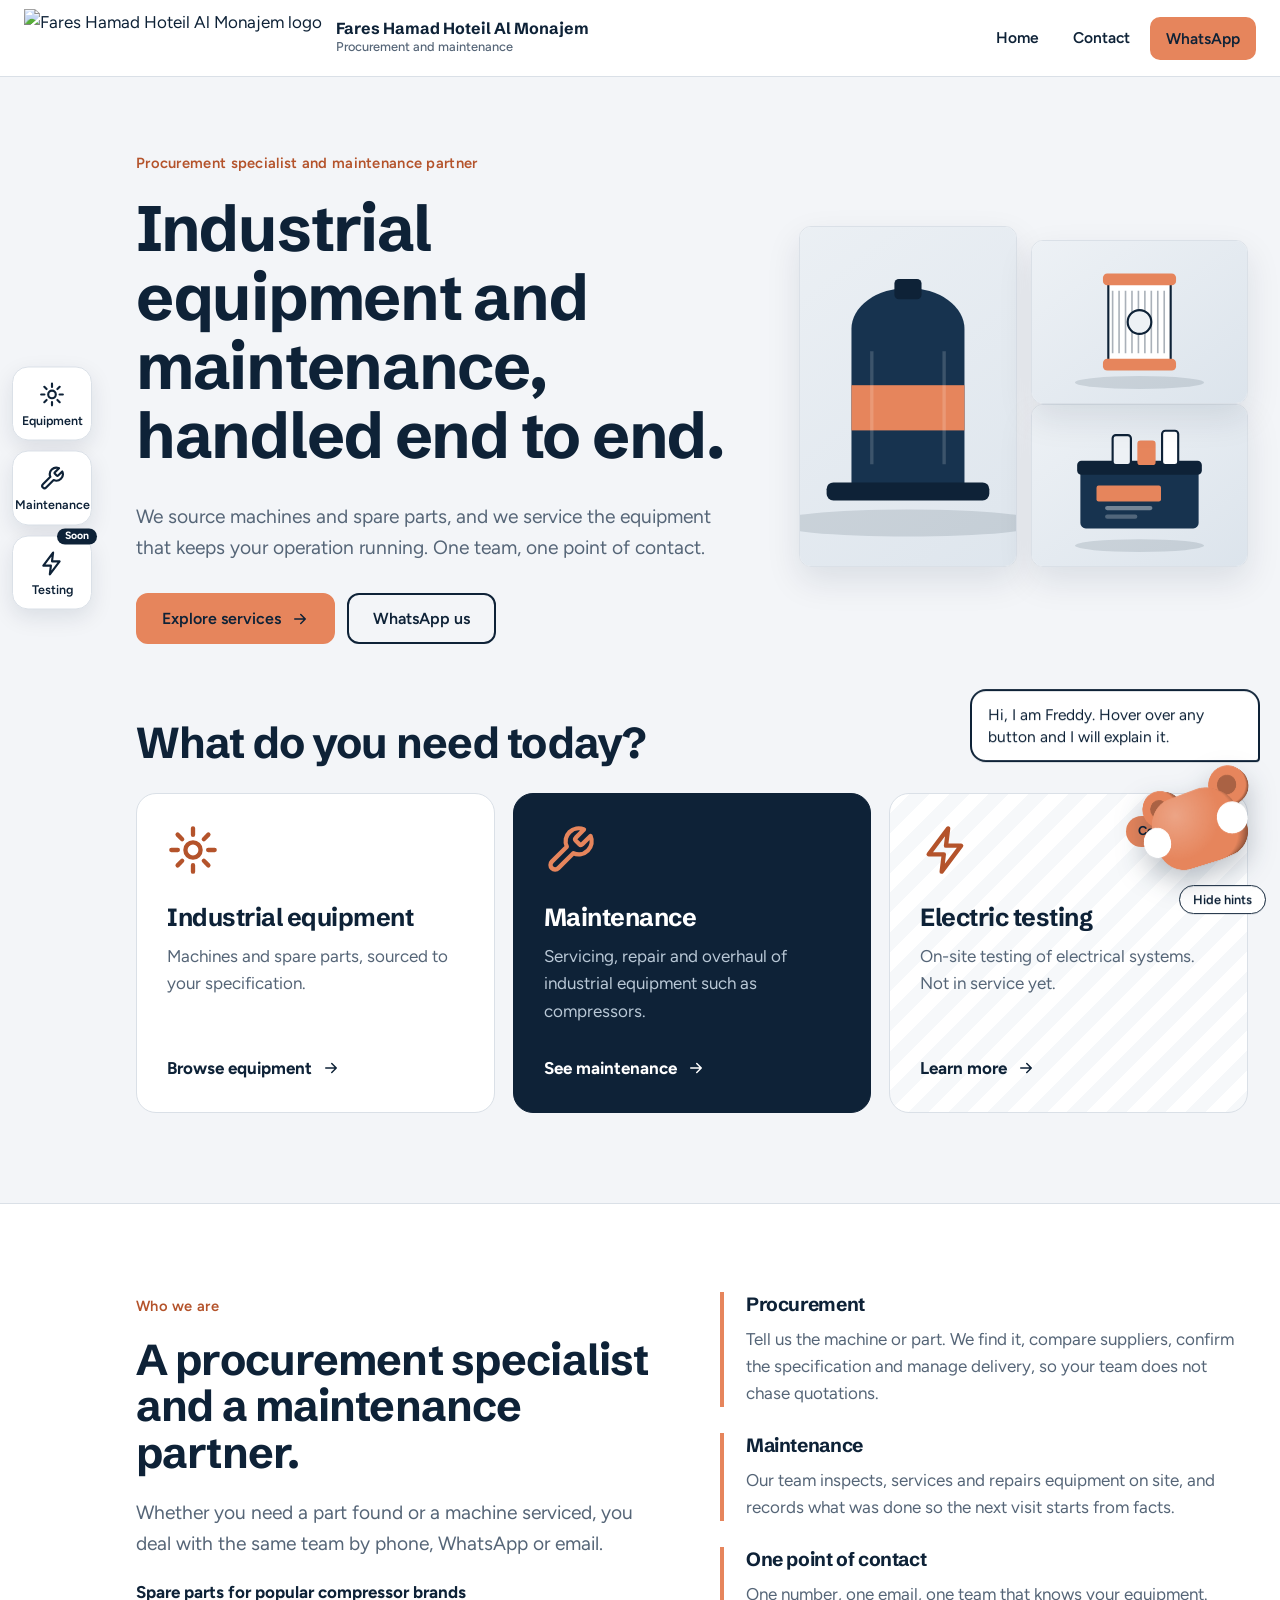
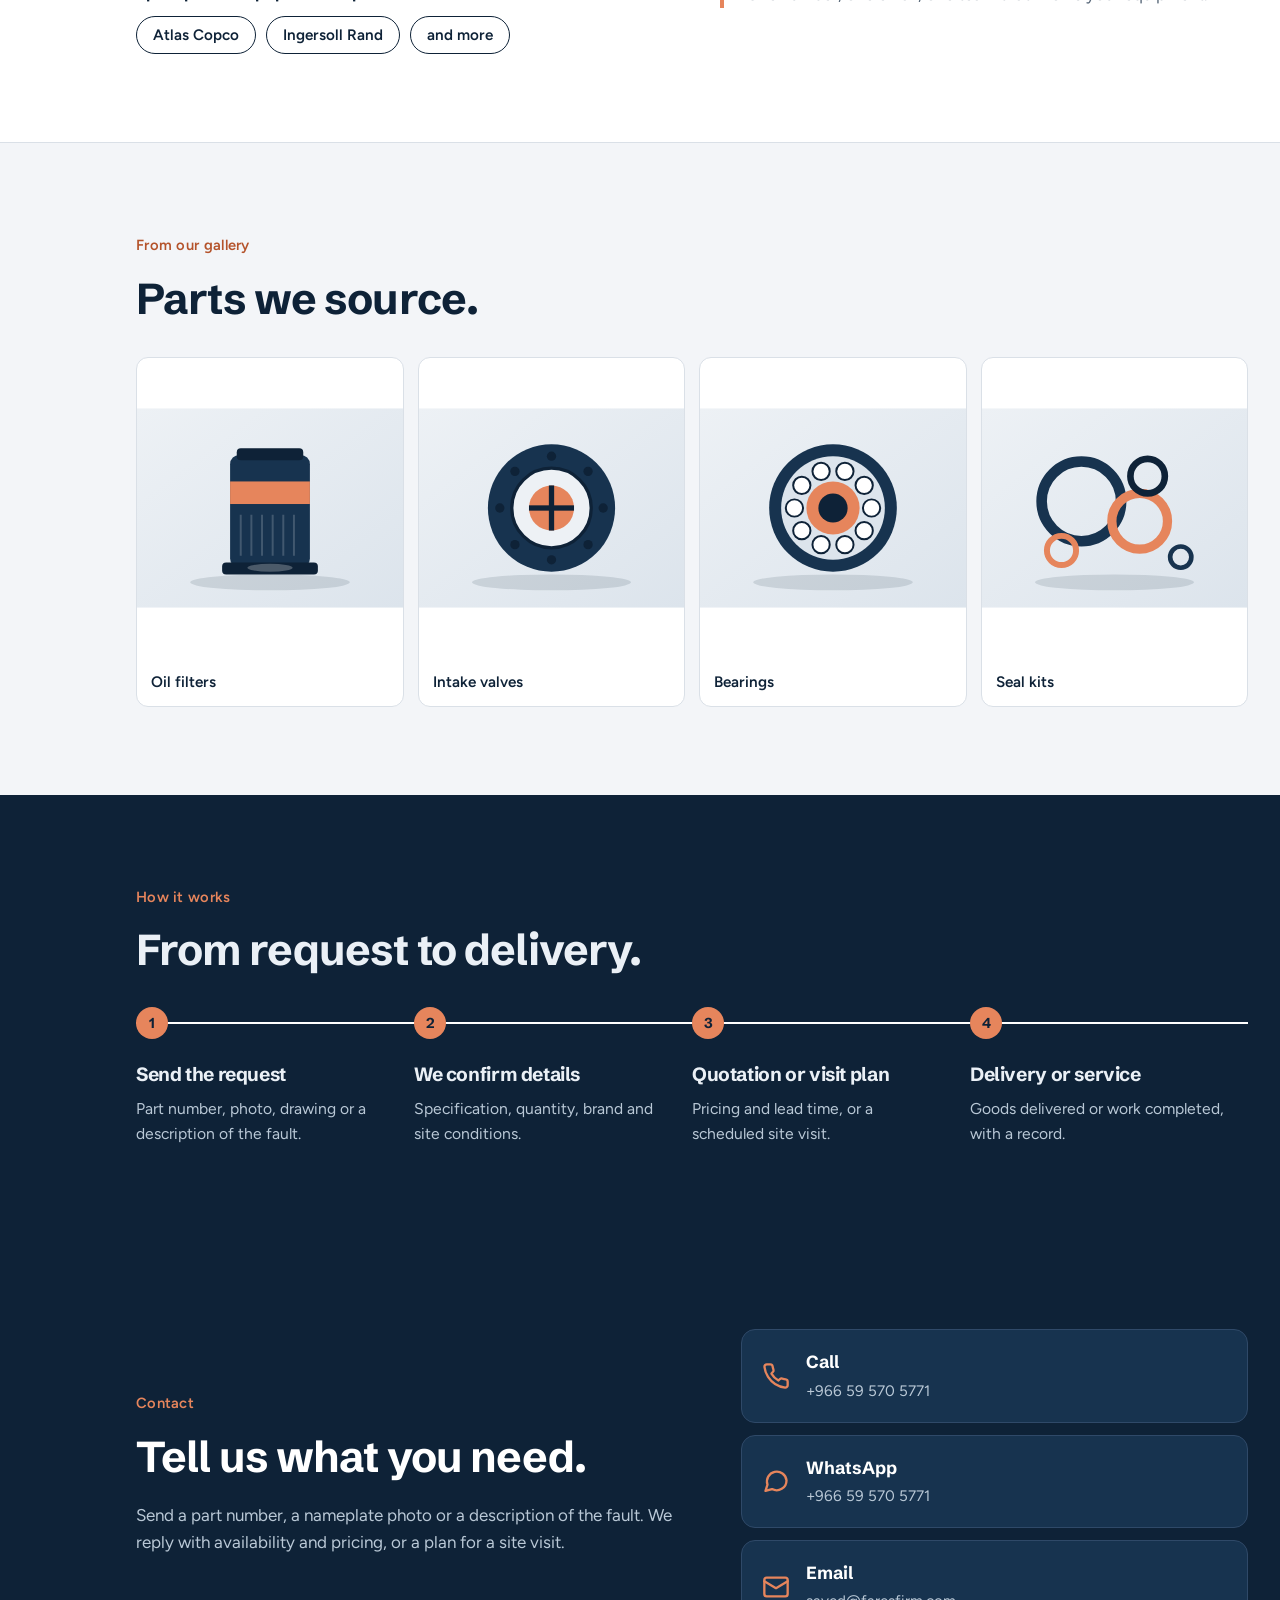
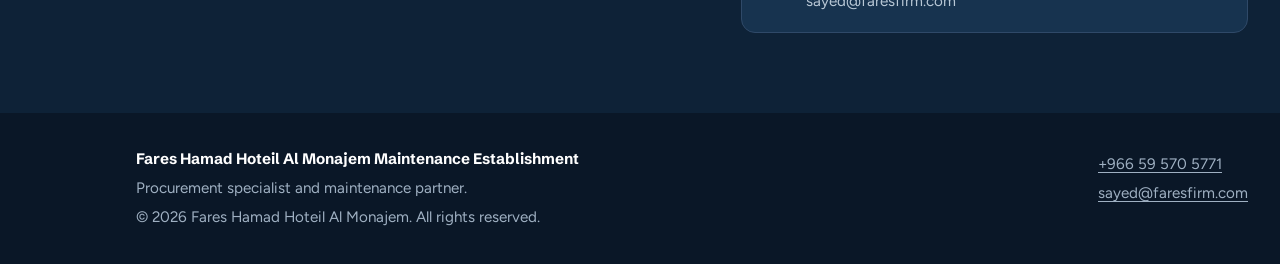
==== commit 450d67fc: "V3" ====
--- a/index.html
+++ b/index.html
@@ -2,129 +2,145 @@
 <html lang="en">
 <head>
 <meta charset="utf-8">
-<meta name="viewport" content="width=device-width, initial-scale=1">
+<meta name="viewport" content="width=device-width, initial-scale=1, viewport-fit=cover">
 <title>Fares Hamad Hoteil Al Monajem | Procurement and Maintenance</title>
-<meta name="description" content="Industrial machines and spare parts sourcing, plus electrical testing and maintenance.">
+<meta name="description" content="Industrial equipment, spare parts and maintenance. Procurement specialist and maintenance partner.">
+<meta name="theme-color" content="#0E2237">
 <link rel="icon" href="https://cdn.imgchest.com/files/e124e5c17b7b.png">
 <link rel="preconnect" href="https://fonts.googleapis.com">
 <link rel="preconnect" href="https://fonts.gstatic.com" crossorigin>
-<link href="https://fonts.googleapis.com/css2?family=Bricolage+Grotesque:opsz,wght@12..96,500;12..96,700&family=Instrument+Sans:wght@400;500;600&display=swap" rel="stylesheet">
+<link href="https://fonts.googleapis.com/css2?family=Figtree:wght@400;500;600&family=Schibsted+Grotesk:wght@600;700&display=swap" rel="stylesheet">
 <link rel="stylesheet" href="assets/css/style.css">
 </head>
 <body>
 <a class="skip" href="#main">Skip to content</a>
 <header class="site-header">
-  <div class="wrap">
-    <a class="brand" href="#top" data-bot="Back to the top." data-mood="happy"><img src="https://cdn.imgchest.com/files/e124e5c17b7b.png" alt="Fares Hamad Hoteil Al Monajem logo" height="46"><span>Fares Hamad Hoteil Al Monajem</span></a>
-    <nav class="nav" aria-label="Main">
-      <a href="#industrial" data-bot="Jump to machines and spare parts." data-mood="searching">Industrial equipment</a>
-      <a href="#electrical" data-bot="Jump to electrical testing and maintenance." data-mood="thinking">Electrical</a>
-      <a class="btn btn-coral" href="#contact" data-bot="Go to the contact section: call, WhatsApp or email." data-mood="excited">Contact</a>
+  <div class="bar">
+    <a class="brand" href="index.html" data-bot="Back to the home page." data-mood="happy">
+      <img src="https://cdn.imgchest.com/files/e124e5c17b7b.png" alt="Fares Hamad Hoteil Al Monajem logo" height="58">
+      <span><b>Fares Hamad Hoteil Al Monajem</b><small>Procurement and maintenance</small></span>
+    </a>
+    <nav class="top-nav" aria-label="Main">
+      <a href="index.html" data-bot="Home page." data-mood="happy">Home</a>
+      <a href="#contact" data-bot="Scroll to the contact details." data-mood="excited">Contact</a>
+      <a class="btn btn-coral" href="https://wa.me/966595705771" target="_blank" rel="noopener" data-bot="Opens WhatsApp chat with us." data-mood="playful">WhatsApp</a>
     </nav>
   </div>
 </header>
+<nav class="rail" aria-label="Services"><a href="industrial-equipment/index.html" title="Industrial equipment" aria-label="Industrial equipment" data-bot="Industrial equipment: machines and spare parts." data-mood="searching"><svg viewBox="0 0 24 24" fill="none" stroke="currentColor" stroke-width="2" stroke-linecap="round" stroke-linejoin="round" aria-hidden="true"><circle cx="12" cy="12" r="3.5"/><path d="M12 2v3M12 19v3M2 12h3M19 12h3M4.9 4.9l2.100 2.100M17 17l2.100 2.100M19.100 4.900 17 7M7 17l-2.100 2.100"/></svg><span>Equipment</span></a><a href="maintenance/index.html" title="Maintenance" aria-label="Maintenance" data-bot="Maintenance: servicing, repair and overhaul." data-mood="happy"><svg viewBox="0 0 24 24" fill="none" stroke="currentColor" stroke-width="2" stroke-linecap="round" stroke-linejoin="round" aria-hidden="true"><path d="M14.700 6.300a1 1 0 0 0 0 1.400l1.600 1.600a1 1 0 0 0 1.400 0l3.770-3.770a6 6 0 0 1-7.940 7.940l-6.910 6.910a2.120 2.120 0 0 1-3-3l6.910-6.910a6 6 0 0 1 7.940-7.940l-3.760 3.760z"/></svg><span>Maintenance</span></a><a href="electric-testing/index.html" title="Electric testing" aria-label="Electric testing" data-bot="Electric testing. Not open yet, but you can look." data-mood="curious"><span class="soon">Soon</span><svg viewBox="0 0 24 24" fill="none" stroke="currentColor" stroke-width="2" stroke-linecap="round" stroke-linejoin="round" aria-hidden="true"><path d="M13 2 4 14h7l-1 8 9-12h-7z"/></svg><span>Testing</span></a></nav>
+<div class="page">
+<main id="main">
 
-<main id="main">
-<section class="hero" id="top" data-section data-mood="curious" data-bot-section="Pick a service below, or just scroll. I will follow you.">
+<section class="hero" data-section data-mood="curious" data-bot-section="Pick a service on the left, or scroll down. I will follow you.">
   <div class="wrap">
-    <h1>Procurement and maintenance in one place.</h1>
-    <p class="lead">We source industrial machines and spare parts, and we test and maintain electrical systems. Choose what you need.</p>
-    <div class="panels">
-      <a class="panel panel-light" href="#industrial" data-bot="Machines and spare parts. Click and I will scroll you to the catalogue." data-mood="excited">
-        <div>
-          <svg class="panel-icon" viewBox="0 0 48 48" fill="none" stroke="currentColor" stroke-width="2.5" stroke-linecap="round" aria-hidden="true"><circle cx="24" cy="24" r="8"/><path d="M24 4v7M24 37v7M4 24h7M37 24h7M10 10l5 5M33 33l5 5M38 10l-5 5M15 33l-5 5"/></svg>
-          <h2>Industrial equipment</h2>
-          <p>Machines and spare parts, sourced to your specification.</p>
-          <ul><li>Industrial machines</li><li>Spare parts and consumables</li><li>Quote from a part number or nameplate</li></ul>
-        </div>
-        <span class="panel-go">See equipment <svg viewBox="0 0 24 24" fill="none" stroke="currentColor" stroke-width="2" stroke-linecap="round" stroke-linejoin="round" aria-hidden="true"><path d="M12 5v14M6 13l6 6 6-6"/></svg></span>
+    <div>
+      <span class="eyebrow">Procurement specialist and maintenance partner</span>
+      <h1>Industrial equipment and maintenance, handled end to end.</h1>
+      <p class="lead">We source machines and spare parts, and we service the equipment that keeps your operation running. One team, one point of contact.</p>
+      <div class="btn-row">
+        <a class="btn btn-coral" href="#choose" data-bot="Scroll to the three services." data-mood="excited">Explore services <svg viewBox="0 0 24 24" fill="none" stroke="currentColor" stroke-width="2" stroke-linecap="round" stroke-linejoin="round" aria-hidden="true"><path d="M5 12h14M13 6l6 6-6 6"/></svg></a>
+        <a class="btn" href="https://wa.me/966595705771" target="_blank" rel="noopener" data-bot="Chat with us on WhatsApp." data-mood="playful">WhatsApp us</a>
+      </div>
+    </div>
+    <div class="collage" aria-hidden="true">
+      <figure><img src="assets/img/gallery/oil-separator.svg" alt=""></figure>
+      <figure><img src="assets/img/gallery/air-filter.svg" alt=""></figure>
+      <figure><img src="assets/img/gallery/service-kit.svg" alt=""></figure>
+    </div>
+  </div>
+</section>
+
+<section class="choose" id="choose" data-section data-mood="excited">
+  <div class="wrap">
+    <h2>What do you need today?</h2>
+    <div class="acts">
+      <a class="act" href="industrial-equipment/index.html" data-bot="Machines and spare parts. Click to open the catalogue and gallery." data-mood="excited">
+        <div><svg class="act-icon" viewBox="0 0 24 24" fill="none" stroke="currentColor" stroke-width="2" stroke-linecap="round" stroke-linejoin="round" aria-hidden="true"><circle cx="12" cy="12" r="3.5"/><path d="M12 2v3M12 19v3M2 12h3M19 12h3M4.9 4.9l2.100 2.100M17 17l2.100 2.100M19.100 4.900 17 7M7 17l-2.100 2.100"/></svg><h3>Industrial equipment</h3><p>Machines and spare parts, sourced to your specification.</p></div>
+        <span class="act-go">Browse equipment <svg viewBox="0 0 24 24" fill="none" stroke="currentColor" stroke-width="2" stroke-linecap="round" stroke-linejoin="round" aria-hidden="true"><path d="M5 12h14M13 6l6 6-6 6"/></svg></span>
       </a>
-      <a class="panel panel-dark" href="#electrical" data-bot="Testing and maintenance for your power systems. Click to see what we test." data-mood="thinking">
-        <div>
-          <svg class="panel-icon" viewBox="0 0 48 48" fill="none" stroke="currentColor" stroke-width="2.5" stroke-linejoin="round" aria-hidden="true"><path d="M27 4 10 27h12l-2 17 18-24H26z"/></svg>
-          <h2>Electrical testing and maintenance</h2>
-          <p>Site testing and upkeep that keeps power systems safe and running.</p>
-          <ul><li>Panels, cables, transformers, relays</li><li>Preventive and breakdown maintenance</li><li>Written test reports</li></ul>
-        </div>
-        <span class="panel-go">See services <svg viewBox="0 0 24 24" fill="none" stroke="currentColor" stroke-width="2" stroke-linecap="round" stroke-linejoin="round" aria-hidden="true"><path d="M12 5v14M6 13l6 6 6-6"/></svg></span>
+      <a class="act act-dark" href="maintenance/index.html" data-bot="Servicing, repair and overhaul. Click to see how it works." data-mood="happy">
+        <div><svg class="act-icon" viewBox="0 0 24 24" fill="none" stroke="currentColor" stroke-width="2" stroke-linecap="round" stroke-linejoin="round" aria-hidden="true"><path d="M14.700 6.300a1 1 0 0 0 0 1.400l1.600 1.600a1 1 0 0 0 1.400 0l3.770-3.770a6 6 0 0 1-7.940 7.940l-6.910 6.910a2.120 2.120 0 0 1-3-3l6.910-6.910a6 6 0 0 1 7.940-7.940l-3.760 3.760z"/></svg><h3>Maintenance</h3><p>Servicing, repair and overhaul of industrial equipment such as compressors.</p></div>
+        <span class="act-go">See maintenance <svg viewBox="0 0 24 24" fill="none" stroke="currentColor" stroke-width="2" stroke-linecap="round" stroke-linejoin="round" aria-hidden="true"><path d="M5 12h14M13 6l6 6-6 6"/></svg></span>
+      </a>
+      <a class="act act-soon" href="electric-testing/index.html" data-bot="Electric testing is not open yet. Click to see what is planned." data-mood="curious">
+        <span class="badge">Coming soon</span>
+        <div><svg class="act-icon" viewBox="0 0 24 24" fill="none" stroke="currentColor" stroke-width="2" stroke-linecap="round" stroke-linejoin="round" aria-hidden="true"><path d="M13 2 4 14h7l-1 8 9-12h-7z"/></svg><h3>Electric testing</h3><p>On-site testing of electrical systems. Not in service yet.</p></div>
+        <span class="act-go">Learn more <svg viewBox="0 0 24 24" fill="none" stroke="currentColor" stroke-width="2" stroke-linecap="round" stroke-linejoin="round" aria-hidden="true"><path d="M5 12h14M13 6l6 6-6 6"/></svg></span>
       </a>
     </div>
   </div>
 </section>
 
-<section class="section" id="industrial" data-section data-mood="searching" data-bot-section="Looking for a machine or a part? This is the catalogue.">
-  <div class="wrap">
-    <span class="sheet-tag">Industrial equipment</span>
-    <div class="head-row">
-      <h2>Tell us the machine or the part. We find it.</h2>
-      <p class="lead">We compare suppliers, confirm the specification and manage delivery, so your team does not chase quotations.</p>
+<section class="section roles" data-section data-mood="thinking">
+  <div class="wrap grid">
+    <div>
+      <span class="eyebrow">Who we are</span>
+      <h2>A procurement specialist and a maintenance partner.</h2>
+      <p class="lead">Whether you need a part found or a machine serviced, you deal with the same team by phone, WhatsApp or email.</p>
+      <p style="margin-bottom:10px"><b>Spare parts for popular compressor brands</b></p>
+      <div class="brands"><span>Atlas Copco</span><span>Ingersoll Rand</span><span>and more</span></div>
     </div>
-    <div class="two ruled">
-      <div><h3>Machines</h3><dl><div class="row" data-bot="Pumps and compressors. Tell me the flow, pressure and power you need." data-mood="curious"><dt>Pumps and compressors</dt><dd>Centrifugal and submersible pumps, air compressors, vacuum units.</dd></div><div class="row" data-bot="Motors and drives. A photo of the nameplate is enough for me to match it." data-mood="curious"><dt>Motors and drives</dt><dd>Electric motors, variable frequency drives, gearboxes.</dd></div><div class="row" data-bot="Lifting and moving loads around your site." data-mood="curious"><dt>Material handling</dt><dd>Hoists, cranes, conveyors, lifting gear.</dd></div><div class="row" data-bot="Power equipment. We can pair this with electrical testing." data-mood="curious"><dt>Power and generation</dt><dd>Generators, transformers, switchgear and panels.</dd></div><div class="row" data-bot="Machines for your workshop floor." data-mood="curious"><dt>Workshop machinery</dt><dd>Lathes, milling, welding, cutting and drilling machines.</dd></div><div class="row" data-bot="Not on the list? Ask anyway, sourcing is what we do." data-mood="curious"><dt>Anything else</dt><dd>Describe the machine and the job. We source new or refurbished.</dd></div></dl></div>
-      <div><h3>Spare parts</h3><dl><div class="row" data-bot="Bearings and seals: send the number printed on the old one." data-mood="curious"><dt>Bearings and seals</dt><dd>Ball and roller bearings, mechanical seals, O-rings, gaskets.</dd></div><div class="row" data-bot="Filters and fluids for routine servicing." data-mood="curious"><dt>Filters and fluids</dt><dd>Air, oil and fuel filters, lubricants, greases, hydraulic oils.</dd></div><div class="row" data-bot="Parts that carry power from motor to machine." data-mood="curious"><dt>Power transmission</dt><dd>Belts, pulleys, couplings, chains, sprockets.</dd></div><div class="row" data-bot="Valves and fittings for fluid lines." data-mood="curious"><dt>Valves and fittings</dt><dd>Valves, flanges, fittings, hoses, connectors.</dd></div><div class="row" data-bot="Electrical parts for panels and repairs." data-mood="curious"><dt>Electrical components</dt><dd>Contactors, relays, breakers, cables, terminals.</dd></div><div class="row" data-bot="Old machine, missing part? We search beyond the original brand." data-mood="curious"><dt>Hard-to-find parts</dt><dd>Older or discontinued items. Send a part number or a photo.</dd></div></dl></div>
-    </div>
-    <ol class="steps" aria-label="How to request equipment">
-      <li data-bot="Step one: send what you know." data-mood="listening"><h3>Send the request</h3><p>Part number, model, a photo or a short description.</p></li>
-      <li data-bot="Step two: I mean the team checks brand, size and quantity." data-mood="thinking"><h3>We verify details</h3><p>Brand, size, quantity and site conditions.</p></li>
-      <li data-bot="Step three: pricing and lead time in writing." data-mood="proud"><h3>You get a quotation</h3><p>Pricing, availability and delivery time in writing.</p></li>
-      <li data-bot="Step four: it arrives at your site." data-mood="happy"><h3>Approve and receive</h3><p>We coordinate supply and delivery to your site.</p></li>
-    </ol>
-    <div class="cta-row">
-      <a class="btn btn-coral" href="mailto:sayed@faresfirm.com?subject=Quotation%20request%20-%20industrial%20equipment" data-bot="Opens an email with the subject filled in. Add the part number or a photo." data-mood="excited">Request a quotation <svg viewBox="0 0 24 24" fill="none" stroke="currentColor" stroke-width="2" stroke-linecap="round" stroke-linejoin="round" aria-hidden="true"><path d="M5 12h14M13 6l6 6-6 6"/></svg></a>
-      <span>Include part number, brand, quantity and delivery location.</span>
+    <div>
+      <div class="role"><h3>Procurement</h3><p>Tell us the machine or part. We find it, compare suppliers, confirm the specification and manage delivery, so your team does not chase quotations.</p></div>
+      <div class="role"><h3>Maintenance</h3><p>Our team inspects, services and repairs equipment on site, and records what was done so the next visit starts from facts.</p></div>
+      <div class="role"><h3>One point of contact</h3><p>One number, one email, one team that knows your equipment.</p></div>
     </div>
   </div>
 </section>
 
-<section class="section dark on-dark" id="electrical" data-section data-mood="thinking" data-bot-section="Electrical testing and maintenance. Everything is recorded in a report.">
+<section class="section" data-section data-mood="searching">
   <div class="wrap">
-    <span class="sheet-tag">Electrical testing and maintenance</span>
-    <div class="head-row">
-      <h2>Test it before it fails. Maintain it so it keeps running.</h2>
-      <p class="lead">On-site testing and maintenance for industrial and commercial facilities, with a written record of every result.</p>
-    </div>
-    <div class="two ruled">
-      <div><h3>What we test</h3><dl><div class="row" data-bot="Insulation tests catch weak cables before they fail." data-mood="curious"><dt>Insulation resistance</dt><dd>Checks cables, motors and transformers for insulation breakdown.</dd></div><div class="row" data-bot="Earthing tests: is your fault current going where it should?" data-mood="curious"><dt>Earthing</dt><dd>Measures earth resistance to confirm a safe fault path.</dd></div><div class="row" data-bot="Transformer checks." data-mood="curious"><dt>Transformers</dt><dd>Ratio, winding resistance and oil condition checks.</dd></div><div class="row" data-bot="Breaker testing: will it trip when it must?" data-mood="curious"><dt>Circuit breakers</dt><dd>Contact resistance, trip timing and operation.</dd></div><div class="row" data-bot="Relay testing confirms the protection works." data-mood="curious"><dt>Protection relays</dt><dd>Secondary injection to confirm settings and trip behaviour.</dd></div><div class="row" data-bot="Thermal scans find hot joints before they burn." data-mood="curious"><dt>Thermal inspection</dt><dd>Infrared scanning to find hot connections early.</dd></div></dl></div>
-      <div><h3>How we maintain</h3><dl><div class="row" data-bot="Planned visits so problems are found early." data-mood="curious"><dt>Preventive maintenance</dt><dd>Scheduled inspection, cleaning, tightening and testing.</dd></div><div class="row" data-bot="Something stopped? Call me through the button below." data-mood="curious"><dt>Breakdown repair</dt><dd>Fault finding and repair when a system stops.</dd></div><div class="row" data-bot="Work planned around your shutdown." data-mood="curious"><dt>Shutdown support</dt><dd>Planned work inside your shutdown window.</dd></div><div class="row" data-bot="A yearly schedule so nothing is forgotten." data-mood="curious"><dt>Annual contracts</dt><dd>A fixed visit schedule so nothing is missed.</dd></div></dl></div>
-    </div>
-    <div class="two" style="margin-top:56px;gap:24px">
-      <p style="margin:0" data-bot="Every visit ends with results, findings and priorities. Nothing stays in someone's head." data-mood="proud"><b>Every visit ends with a report:</b> test results for each asset, what passed and what did not, and recommendations in order of priority.</p>
-      <p style="margin:0" data-bot="Need a part for the repair? The procurement side can supply it." data-mood="curious"><b>Parts for the repair?</b> Our procurement side can supply them, so repair and sourcing stay with one team.</p>
-    </div>
-    <div class="cta-row">
-      <a class="btn btn-coral" href="mailto:sayed@faresfirm.com?subject=Site%20visit%20request%20-%20electrical%20testing" data-bot="Opens an email. List your equipment and voltage level and we will propose a test plan." data-mood="excited">Request a site visit <svg viewBox="0 0 24 24" fill="none" stroke="currentColor" stroke-width="2" stroke-linecap="round" stroke-linejoin="round" aria-hidden="true"><path d="M5 12h14M13 6l6 6-6 6"/></svg></a>
-      <span>List your equipment and voltage level for a test plan.</span>
+    <span class="eyebrow">From our gallery</span>
+    <h2>Parts we source.</h2>
+    <div class="feature-strip">
+      <a href="industrial-equipment/index.html#gallery" data-bot="Oil filter elements. Open the full gallery." data-mood="excited"><img src="assets/img/gallery/oil-filter.svg" alt="Oil filter" loading="lazy" width="400" height="300"><span>Oil filters</span></a>
+      <a href="industrial-equipment/index.html#gallery" data-bot="Air intake valves. Open the full gallery." data-mood="excited"><img src="assets/img/gallery/intake-valve.svg" alt="Air intake valve" loading="lazy" width="400" height="300"><span>Intake valves</span></a>
+      <a href="industrial-equipment/index.html#gallery" data-bot="Bearings. Open the full gallery." data-mood="excited"><img src="assets/img/gallery/bearing.svg" alt="Bearing" loading="lazy" width="400" height="300"><span>Bearings</span></a>
+      <a href="maintenance/index.html#gallery" data-bot="Service kits. Open the maintenance gallery." data-mood="excited"><img src="assets/img/gallery/seal-kit.svg" alt="Seal kit" loading="lazy" width="400" height="300"><span>Seal kits</span></a>
     </div>
   </div>
 </section>
 
-<section class="contact" id="contact" data-section data-mood="happy" data-bot-section="Last stop. Pick call, WhatsApp or email.">
+<section class="section dark on-dark" data-section data-mood="proud">
   <div class="wrap">
-    <span class="sheet-tag">Contact</span>
-    <h2>Tell us what you need.</h2>
-    <p class="lead">Send a part number, a nameplate photo or a description of the fault. We reply with availability and pricing, or a site visit plan.</p>
-    <div class="channels">
-      <a class="channel" href="tel:+966595705771" data-bot="Starts a phone call to +966 59 570 5771." data-mood="happy"><svg viewBox="0 0 24 24" fill="none" stroke="currentColor" stroke-width="2" stroke-linecap="round" stroke-linejoin="round" aria-hidden="true"><path d="M22 16.9v3a2 2 0 0 1-2.2 2 19.8 19.8 0 0 1-8.6-3.1 19.5 19.5 0 0 1-6-6A19.8 19.8 0 0 1 2.1 4.2 2 2 0 0 1 4.1 2h3a2 2 0 0 1 2 1.7c.1 1 .4 1.9.7 2.8a2 2 0 0 1-.5 2.1L8.1 9.9a16 16 0 0 0 6 6l1.3-1.3a2 2 0 0 1 2.1-.4c.9.3 1.8.6 2.8.7a2 2 0 0 1 1.7 2z"/></svg><div><strong>Call</strong><span>+966 59 570 5771</span></div></a>
-      <a class="channel" href="https://wa.me/966595705771" target="_blank" rel="noopener" data-bot="Opens WhatsApp. Good for photos of parts and nameplates." data-mood="playful"><svg viewBox="0 0 24 24" fill="none" stroke="currentColor" stroke-width="2" stroke-linecap="round" stroke-linejoin="round" aria-hidden="true"><path d="M21 11.5a8.4 8.4 0 0 1-12.4 7.4L3 20.5l1.7-5.4A8.4 8.4 0 1 1 21 11.5z"/></svg><div><strong>WhatsApp</strong><span>+966 59 570 5771</span></div></a>
-      <a class="channel" href="mailto:sayed@faresfirm.com" data-bot="Opens your email app, addressed to sayed@faresfirm.com." data-mood="proud"><svg viewBox="0 0 24 24" fill="none" stroke="currentColor" stroke-width="2" stroke-linecap="round" stroke-linejoin="round" aria-hidden="true"><rect x="2" y="4" width="20" height="16" rx="2"/><path d="m22 7-10 6L2 7"/></svg><div><strong>Email</strong><span>sayed@faresfirm.com</span></div></a>
-    </div>
-    <div class="title-block" role="contentinfo">
-      <div><small>Company</small><b>Fares Hamad Hoteil Al Monajem Maintenance Establishment</b></div>
-      <div><small>Services</small><b>Procurement and maintenance</b></div>
-      <div><small>Contact</small><b>sayed@faresfirm.com<br>+966 59 570 5771</b></div>
+    <span class="eyebrow">How it works</span>
+    <h2>From request to delivery.</h2>
+    <ol class="steps">
+      <li><h3>Send the request</h3><p>Part number, photo, drawing or a description of the fault.</p></li>
+      <li><h3>We confirm details</h3><p>Specification, quantity, brand and site conditions.</p></li>
+      <li><h3>Quotation or visit plan</h3><p>Pricing and lead time, or a scheduled site visit.</p></li>
+      <li><h3>Delivery or service</h3><p>Goods delivered or work completed, with a record.</p></li>
+    </ol>
+  </div>
+</section>
+
+</main>
+<section class="contact-band on-dark" id="contact" aria-labelledby="cb">
+  <div class="wrap grid">
+    <div><span class="eyebrow">Contact</span><h2 id="cb">Tell us what you need.</h2>
+    <p>Send a part number, a nameplate photo or a description of the fault. We reply with availability and pricing, or a plan for a site visit.</p></div>
+    <div class="contact-actions">
+      <a class="ch" href="tel:+966595705771" data-bot="Starts a phone call to +966 59 570 5771." data-mood="happy"><svg viewBox="0 0 24 24" fill="none" stroke="currentColor" stroke-width="2" stroke-linecap="round" stroke-linejoin="round" aria-hidden="true"><path d="M22 16.900v3a2 2 0 0 1-2.200 2 19.800 19.800 0 0 1-8.600-3.100 19.500 19.500 0 0 1-6-6A19.800 19.800 0 0 1 2.100 4.200 2 2 0 0 1 4.100 2h3a2 2 0 0 1 2 1.700c.1 1 .4 1.900.7 2.800a2 2 0 0 1-.5 2.100L8.100 9.900a16 16 0 0 0 6 6l1.300-1.300a2 2 0 0 1 2.100-.4c.9.3 1.800.6 2.800.7a2 2 0 0 1 1.700 2z"/></svg><div><b>Call</b><span>+966 59 570 5771</span></div></a>
+      <a class="ch" href="https://wa.me/966595705771" target="_blank" rel="noopener" data-bot="Opens WhatsApp. Good for photos of parts and nameplates." data-mood="playful"><svg viewBox="0 0 24 24" fill="none" stroke="currentColor" stroke-width="2" stroke-linecap="round" stroke-linejoin="round" aria-hidden="true"><path d="M21 11.500a8.400 8.400 0 0 1-12.400 7.400L3 20.500l1.700-5.400A8.400 8.400 0 1 1 21 11.500z"/></svg><div><b>WhatsApp</b><span>+966 59 570 5771</span></div></a>
+      <a class="ch" href="mailto:sayed@faresfirm.com" data-bot="Opens your email app, addressed to sayed@faresfirm.com." data-mood="proud"><svg viewBox="0 0 24 24" fill="none" stroke="currentColor" stroke-width="2" stroke-linecap="round" stroke-linejoin="round" aria-hidden="true"><rect x="2" y="4" width="20" height="16" rx="2"/><path d="m22 7-10 6L2 7"/></svg><div><b>Email</b><span>sayed@faresfirm.com</span></div></a>
     </div>
   </div>
 </section>
-</main>
-
+<footer class="site-footer">
+  <div class="wrap">
+    <div><strong>Fares Hamad Hoteil Al Monajem Maintenance Establishment</strong><p>Procurement specialist and maintenance partner.</p><p>&copy; <span id="y">2026</span> Fares Hamad Hoteil Al Monajem. All rights reserved.</p></div>
+    <div><p><a href="tel:+966595705771">+966 59 570 5771</a></p><p><a href="mailto:sayed@faresfirm.com">sayed@faresfirm.com</a></p></div>
+  </div>
+</footer>
+</div>
 <aside class="bot" id="freddy" aria-label="Freddy, site guide">
   <div class="bot-bubble" role="status" aria-live="polite"><p class="bot-text"></p></div>
   <div class="bot-avatar" role="img" aria-label="Freddy, a small orange bear-shaped guide bot"></div>
   <button class="bot-toggle" type="button" aria-pressed="false">Hide hints</button>
 </aside>
-
-<script src="assets/js/freddy-data.js"></script>
-<script src="assets/js/avatar.js"></script>
-<script src="assets/js/bot.js"></script>
+<script>document.getElementById('y').textContent=new Date().getFullYear()</script>
+<script src="assets/js/site.js" defer></script>
+<script src="assets/js/freddy-data.js" defer></script>
+<script src="assets/js/freddy.js" defer></script>
 </body>
 </html>
--- a/assets/css/style.css
+++ b/assets/css/style.css
@@ -1,52 +1,67 @@
 /* ==========================================================
-   style.css - single-page site "drawing sheet" theme
+   style.css - the ONLY stylesheet for the whole site.
+   Sections:  1 Tokens   2 Base   3 Header   4 Side buttons (rail)
+              5 Buttons  6 Home  7 Inner pages + tabs
+              8 Industrial  9 Maintenance  10 Electric (coming soon)
+              11 Gallery + lightbox   12 Contact + footer
+              13 Freddy   14 Responsive
    ========================================================== */
+
+/* ---------- 1 Tokens ---------- */
 :root{
-  --paper:#EAF0F4;      /* pale blueprint paper */
-  --ink:#10263A;        /* drafting ink */
-  --ink-2:#1C3A55;
-  --steel:#4B6176;
-  --line:#C3D2DC;
-  --coral:#E6855C;      /* Freddy's body colour: the only accent */
-  --coral-d:#B4532B;
-  --white:#fff;
-  --f-head:"Bricolage Grotesque","Segoe UI",system-ui,sans-serif;
-  --f-body:"Instrument Sans","Segoe UI",system-ui,sans-serif;
-  --wrap:1200px;
-  --r:8px;
+  --bg:#F3F5F8; --white:#fff;
+  --ink:#0E2237; --ink-2:#17334F; --steel:#556577; --line:#DAE0E7;
+  --coral:#E6855C;           /* Freddy's colour = the one accent */
+  --coral-d:#B4532B;         /* coral for text on light backgrounds */
+  --f-head:"Schibsted Grotesk","Segoe UI",system-ui,sans-serif;
+  --f-body:"Figtree","Segoe UI",system-ui,sans-serif;
+  --wrap:1160px; --r:12px; --rail:104px;
 }
+
+/* ---------- 2 Base ---------- */
 *,*::before,*::after{box-sizing:border-box}
-html{scroll-behavior:smooth;scroll-padding-top:84px;-webkit-text-size-adjust:100%}
-body{margin:0;color:var(--ink);font:400 1.0625rem/1.6 var(--f-body);background-color:var(--paper);
-  background-image:linear-gradient(rgba(16,38,58,.055) 1px,transparent 1px),linear-gradient(90deg,rgba(16,38,58,.055) 1px,transparent 1px);
-  background-size:32px 32px}
+html{scroll-behavior:smooth;scroll-padding-top:90px;-webkit-text-size-adjust:100%}
+body{margin:0;background:var(--bg);color:var(--ink);font:400 1.0625rem/1.6 var(--f-body)}
 img{max-width:100%;display:block}
 a{color:inherit}
-h1,h2,h3{font-family:var(--f-head);letter-spacing:-.02em;line-height:1.05;margin:0 0 .5em;font-weight:700}
-h1{font-size:clamp(2.7rem,7.4vw,6.2rem);max-width:15ch}
-h2{font-size:clamp(2rem,4.4vw,3.4rem);max-width:18ch}
-h3{font-size:1.25rem;line-height:1.2}
-p{margin:0 0 1em;max-width:60ch}
+h1,h2,h3{font-family:var(--f-head);letter-spacing:-.02em;line-height:1.08;margin:0 0 .5em;font-weight:700}
+h1{font-size:clamp(2.1rem,5.2vw,4rem);max-width:17ch}
+h2{font-size:clamp(1.8rem,3.6vw,2.7rem);max-width:20ch}
+h3{font-size:1.2rem;line-height:1.25}
+p{margin:0 0 1em;max-width:62ch}
 .wrap{max-width:var(--wrap);margin:0 auto;padding:0 24px}
-.section{padding:110px 0}
+.page .wrap{max-width:calc(var(--wrap) + var(--rail));padding-left:calc(var(--rail) + 24px)}
+.section{padding:88px 0}
 .lead{font-size:1.2rem;color:var(--steel)}
+.eyebrow{display:inline-block;margin-bottom:18px;font-weight:600;font-size:.92rem;color:var(--coral-d);letter-spacing:.02em}
+.dark .eyebrow,.on-dark .eyebrow{color:var(--coral)}
 :focus-visible{outline:3px solid var(--coral-d);outline-offset:3px}
-.skip{position:absolute;left:-999px;top:0;background:var(--coral);color:var(--ink);padding:10px 16px;z-index:200}
+.skip{position:absolute;left:-999px;top:0;background:var(--coral);color:var(--ink);padding:10px 16px;z-index:300}
 .skip:focus{left:8px;top:8px}
-
-/* ---------- header ---------- */
-.site-header{position:sticky;top:0;z-index:90;background:rgba(255,255,255,.94);backdrop-filter:blur(8px);border-bottom:1px solid var(--line)}
-.site-header .wrap{display:flex;align-items:center;justify-content:space-between;gap:20px;min-height:72px}
-.brand{display:flex;align-items:center;gap:12px;text-decoration:none}
-.brand img{height:46px;width:auto}
-.brand span{font:700 .92rem/1.15 var(--f-head);max-width:15ch}
-.nav{display:flex;align-items:center;gap:4px}
-.nav a{padding:10px 14px;text-decoration:none;font-weight:500;border-radius:var(--r)}
-.nav a:hover{background:var(--paper)}
-.nav .btn{margin-left:8px}
-
-/* ---------- buttons ---------- */
-.btn{display:inline-flex;align-items:center;justify-content:center;gap:10px;padding:13px 22px;border-radius:var(--r);border:2px solid var(--ink);font:600 1rem var(--f-body);text-decoration:none;cursor:pointer;background:transparent;color:var(--ink);transition:background .15s,color .15s,transform .15s}
+.sr{position:absolute;width:1px;height:1px;overflow:hidden;clip:rect(0 0 0 0);white-space:nowrap}
+
+/* ---------- 3 Header ---------- */
+.site-header{position:sticky;top:0;z-index:90;background:rgba(255,255,255,.96);backdrop-filter:blur(8px);-webkit-backdrop-filter:blur(8px);border-bottom:1px solid var(--line)}
+.site-header .bar{display:flex;align-items:center;justify-content:space-between;gap:16px;min-height:76px;padding:0 24px}
+.brand{display:flex;align-items:center;gap:14px;text-decoration:none;min-width:0}
+.brand img{height:58px;width:auto;max-width:45vw;flex:none;object-fit:contain}
+.brand b{font:700 1rem/1.15 var(--f-head);display:block}
+.brand small{display:block;color:var(--steel);font-size:.8rem;font-weight:500}
+.top-nav{display:flex;align-items:center;gap:6px}
+.top-nav a{padding:10px 14px;border-radius:10px;text-decoration:none;font-weight:600;font-size:.97rem}
+.top-nav a:hover{background:var(--bg)}
+
+/* ---------- 4 Side buttons: fixed on the left of every page ---------- */
+.rail{position:fixed;left:12px;top:calc(50% + 38px);transform:translateY(-50%);z-index:80;display:flex;flex-direction:column;gap:10px}
+.rail a{position:relative;width:80px;padding:14px 4px 11px;display:flex;flex-direction:column;align-items:center;gap:7px;text-align:center;text-decoration:none;background:var(--white);color:var(--ink);border:1.5px solid var(--line);border-radius:16px;box-shadow:0 8px 22px rgba(14,34,55,.10);font:600 .78rem/1.15 var(--f-body);transition:background .15s,color .15s,transform .15s,border-color .15s}
+.rail a:hover{background:var(--ink);color:#fff;border-color:var(--ink);transform:translateX(3px)}
+.rail a[aria-current="page"]{background:var(--coral);border-color:var(--coral);color:var(--ink)}
+.rail svg{width:26px;height:26px}
+.rail .soon{position:absolute;top:-8px;right:-6px;background:var(--ink);color:#fff;border-radius:99px;padding:2px 8px;font-size:.66rem;font-weight:700}
+.rail a:hover .soon{background:var(--coral);color:var(--ink)}
+
+/* ---------- 5 Buttons ---------- */
+.btn{display:inline-flex;align-items:center;justify-content:center;gap:10px;padding:14px 24px;border-radius:12px;border:2px solid var(--ink);font:600 1rem var(--f-body);text-decoration:none;cursor:pointer;background:transparent;color:var(--ink);transition:background .15s,color .15s,border-color .15s}
 .btn:hover{background:var(--ink);color:#fff}
 .btn-coral{background:var(--coral);border-color:var(--coral);color:var(--ink)}
 .btn-coral:hover{background:var(--ink);border-color:var(--ink);color:#fff}
@@ -54,113 +69,192 @@
 .on-dark .btn{border-color:#fff;color:#fff}
 .on-dark .btn:hover{background:#fff;color:var(--ink)}
 .on-dark .btn-coral{border-color:var(--coral);color:var(--ink)}
-.on-dark .btn-coral:hover{background:#fff;border-color:#fff;color:var(--ink)}
-
-/* ---------- hero ---------- */
-.hero{padding:76px 0 100px}
-.hero .lead{margin:6px 0 52px;max-width:52ch}
-.panels{display:flex;gap:18px}
-.panel{position:relative;flex:1 1 0;min-width:0;min-height:420px;padding:36px;display:flex;flex-direction:column;justify-content:space-between;text-decoration:none;border-radius:4px;transition:flex-grow .35s ease,box-shadow .25s}
-.panel:hover,.panel:focus-visible{flex-grow:1.35;box-shadow:0 22px 50px rgba(16,38,58,.22)}
-/* corner registration marks, like a drawing sheet */
-.panel::before,.panel::after{content:"";position:absolute;width:26px;height:26px;border:2px solid currentColor;opacity:.55;pointer-events:none}
-.panel::before{left:14px;top:14px;border-right:0;border-bottom:0}
-.panel::after{right:14px;bottom:14px;border-left:0;border-top:0}
-.panel-light{background:#fff;border:1px solid var(--line)}
-.panel-dark{background:var(--ink);color:#fff}
-.panel-icon{width:54px;height:54px;color:var(--coral-d)}
-.panel-dark .panel-icon{color:var(--coral)}
-.panel h2{font-size:clamp(1.8rem,3.2vw,2.6rem);margin:26px 0 .35em;max-width:12ch}
-.panel p{color:var(--steel);margin-bottom:18px}
-.panel-dark p{color:#B9C8D6}
-.panel ul{list-style:none;margin:0 0 26px;padding:0;display:grid;gap:6px}
-.panel li{padding-left:22px;position:relative}
-.panel li::before{content:"";position:absolute;left:0;top:.8em;width:12px;height:2px;background:var(--coral)}
-.panel-go{display:inline-flex;align-items:center;gap:10px;font-weight:600}
-.panel-go svg{width:18px;height:18px;transition:transform .2s}
-.panel:hover .panel-go svg{transform:translateY(4px)}
-
-/* ---------- activity sections ---------- */
-.head-row{display:grid;grid-template-columns:1fr 1fr;gap:48px;align-items:end;margin-bottom:56px}
-.head-row p{margin:0}
-.sheet-tag{display:inline-block;border:1.5px solid currentColor;border-radius:3px;padding:3px 10px;font-weight:600;font-size:.9rem;margin-bottom:22px}
-.two{display:grid;grid-template-columns:1fr 1fr;gap:56px}
-.ruled h3{border-bottom:2px solid currentColor;padding-bottom:12px;margin-bottom:0}
-.ruled dl{margin:0}
-.ruled .row{display:grid;grid-template-columns:minmax(140px,.7fr) 1.3fr;gap:20px;padding:17px 10px;border-bottom:1px solid var(--line);transition:background .15s}
-.ruled .row:hover{background:rgba(230,133,92,.16)}
-.ruled dt{font-weight:600}
-.ruled dd{margin:0;color:var(--steel)}
-.dark .ruled .row{border-bottom-color:#2B4A66}
-.dark .ruled .row:hover{background:rgba(230,133,92,.14)}
-.dark .ruled dd{color:#B9C8D6}
-.cta-row{display:flex;flex-wrap:wrap;gap:14px;margin-top:44px;align-items:center}
-.cta-row span{color:var(--steel)}
-.dark .cta-row span{color:#B9C8D6}
-
-.dark{background:var(--ink);color:#EAF0F6;border-block:1px solid #000}
-.dark .lead{color:#B9C8D6}
-.dark .sheet-tag{color:var(--coral)}
-
-/* order steps - a real sequence */
-.steps{list-style:none;margin:56px 0 0;padding:0;display:grid;grid-template-columns:repeat(4,1fr);counter-reset:s}
-.steps li{counter-increment:s;position:relative;padding:26px 24px 0 0;border-top:2px solid currentColor}
+.on-dark .btn-coral:hover{background:#fff;border-color:#fff}
+.btn-row{display:flex;flex-wrap:wrap;gap:12px;margin-top:30px}
+
+/* ---------- 6 Home ---------- */
+.hero{padding:72px 0 56px}
+.hero .wrap{display:grid;grid-template-columns:1.15fr .85fr;gap:56px;align-items:center}
+.collage{display:grid;grid-template-columns:1fr 1fr;gap:14px}
+.collage figure{margin:0;border-radius:var(--r);overflow:hidden;border:1px solid var(--line);background:#fff;box-shadow:0 14px 34px rgba(14,34,55,.10)}
+.collage figure:first-child{grid-row:span 2}
+.collage img{width:100%;height:100%;object-fit:cover}
+.collage figure:nth-child(2){transform:translateY(14px)}
+
+.choose{padding:20px 0 90px}
+.choose h2{margin-bottom:26px}
+.acts{display:grid;grid-template-columns:repeat(3,1fr);gap:18px}
+.acts-2{grid-template-columns:repeat(2,1fr)}
+.act{position:relative;display:flex;flex-direction:column;justify-content:space-between;gap:30px;min-height:320px;padding:30px;border-radius:20px;text-decoration:none;background:var(--white);border:1.5px solid var(--line);transition:transform .2s,box-shadow .2s,border-color .2s}
+.act:hover{transform:translateY(-5px);box-shadow:0 22px 44px rgba(14,34,55,.16);border-color:var(--ink)}
+.act-icon{width:52px;height:52px;color:var(--coral-d)}
+.act h3{font-size:1.55rem;margin:18px 0 .4em}
+.act p{color:var(--steel);margin:0}
+.act-go{display:inline-flex;align-items:center;gap:10px;font-weight:700}
+.act-go svg{width:18px;height:18px;transition:transform .2s}
+.act:hover .act-go svg{transform:translateX(5px)}
+.act-dark{background:var(--ink);color:#fff;border-color:var(--ink)}
+.act-dark .act-icon{color:var(--coral)}
+.act-dark p{color:#B9C8D6}
+.act-soon{background:repeating-linear-gradient(135deg,#fff 0 14px,#F6F8FA 14px 28px)}
+.badge{position:absolute;top:22px;right:22px;background:var(--coral);color:var(--ink);font-weight:700;font-size:.8rem;border-radius:99px;padding:5px 12px}
+
+.roles{background:var(--white);border-block:1px solid var(--line)}
+.roles .grid{display:grid;grid-template-columns:1fr 1fr;gap:56px;align-items:start}
+.role{padding:0 0 0 22px;border-left:4px solid var(--coral);margin-bottom:26px}
+.role:last-child{margin-bottom:0}
+.role p{color:var(--steel);margin:0}
+.brands{display:flex;flex-wrap:wrap;gap:10px;margin:8px 0 0}
+.brands span{border:1.5px solid var(--ink);border-radius:99px;padding:6px 16px;font-weight:600;font-size:.95rem}
+
+.feature-strip{display:grid;grid-template-columns:repeat(4,1fr);gap:14px;margin-top:34px}
+.feature-strip a{display:block;text-decoration:none;background:#fff;border:1px solid var(--line);border-radius:var(--r);overflow:hidden;transition:transform .2s,box-shadow .2s}
+.feature-strip a:hover{transform:translateY(-4px);box-shadow:0 14px 30px rgba(14,34,55,.14)}
+.feature-strip span{display:block;padding:12px 14px;font-weight:600;font-size:.95rem}
+
+.steps{list-style:none;margin:48px 0 0;padding:0;display:grid;grid-template-columns:repeat(4,1fr);gap:0;counter-reset:s}
+.steps li{counter-increment:s;position:relative;padding:26px 22px 0 0;border-top:2px solid var(--ink)}
 .steps li::before{content:counter(s);position:absolute;top:-17px;left:0;width:32px;height:32px;border-radius:50%;background:var(--coral);color:var(--ink);display:grid;place-items:center;font:700 .9rem var(--f-head)}
-.steps h3{margin-top:14px}
+.steps h3{margin-top:12px}
 .steps p{color:var(--steel);font-size:.98rem}
-.dark .steps p{color:#B9C8D6}
-
-/* ---------- process + contact ---------- */
-.process{background:#fff;border-block:1px solid var(--line)}
-.contact{padding:110px 0 70px}
-.channels{display:grid;grid-template-columns:repeat(3,1fr);gap:16px;margin-top:20px}
-.channel{display:flex;flex-direction:column;justify-content:space-between;gap:34px;min-height:190px;padding:26px;background:#fff;border:2px solid var(--ink);border-radius:4px;text-decoration:none;transition:background .15s,color .15s}
-.channel:hover{background:var(--coral);}
-.channel svg{width:30px;height:30px}
-.channel strong{display:block;font:700 1.35rem var(--f-head)}
-.channel span{font-size:.98rem;word-break:break-word}
-
-/* title block: footer styled like the corner of a drawing */
-.title-block{margin-top:70px;display:grid;grid-template-columns:2fr 1fr 1fr;border:2px solid var(--ink);background:#fff}
-.title-block>div{padding:18px 22px;border-right:1px solid var(--ink)}
-.title-block>div:last-child{border-right:0}
-.title-block small{display:block;color:var(--steel);font-size:.82rem;margin-bottom:4px}
-.title-block b{font-family:var(--f-head);font-size:1.02rem;line-height:1.25;display:block}
-
-/* ---------- Freddy ---------- */
-.bot{position:fixed;right:18px;bottom:14px;z-index:120;display:flex;flex-direction:column;align-items:flex-end;pointer-events:none;will-change:transform}
+.dark .steps li,.on-dark .steps li{border-top-color:#fff}
+.dark .steps p,.on-dark .steps p{color:#B9C8D6}
+
+/* ---------- 7 Inner pages + tabs ---------- */
+.page-hero{padding:54px 0 34px}
+.crumbs{font-size:.92rem;color:var(--steel);margin-bottom:18px}
+.page-hero p.lead{margin-bottom:0}
+.tablist{display:flex;gap:4px;border-bottom:2px solid var(--line);overflow-x:auto;-webkit-overflow-scrolling:touch;scrollbar-width:none}
+.tablist::-webkit-scrollbar{display:none}
+.tablist [role="tab"]{background:none;border:0;border-bottom:4px solid transparent;margin-bottom:-2px;padding:14px 20px;font:600 1rem var(--f-body);color:var(--steel);cursor:pointer;white-space:nowrap}
+.tablist [role="tab"]:hover{color:var(--ink)}
+.tablist [role="tab"][aria-selected="true"]{color:var(--ink);border-bottom-color:var(--coral)}
+.tabpanel{padding:38px 0 70px}
+.tabpanel[hidden]{display:none}
+.dark .tablist{border-bottom-color:#2B4A66}
+.dark .tablist [role="tab"]{color:#9FB0C2}
+.dark .tablist [role="tab"]:hover,.dark .tablist [role="tab"][aria-selected="true"]{color:#fff}
+
+/* ---------- 8 Industrial equipment (light, catalogue cards) ---------- */
+.cards{display:grid;grid-template-columns:repeat(3,1fr);gap:18px}
+.card{background:#fff;border:1.5px solid var(--line);border-radius:16px;padding:26px;transition:border-color .15s,transform .15s}
+.card:hover{border-color:var(--ink);transform:translateY(-3px)}
+.card h3{margin-bottom:.5em}
+.card ul{margin:0;padding-left:1.1em;color:var(--steel);font-size:.98rem}
+.note{margin-top:28px;padding:20px 24px;background:#fff;border:2px dashed var(--coral);border-radius:14px;display:flex;gap:18px;justify-content:space-between;align-items:center;flex-wrap:wrap}
+.note p{margin:0}
+.checklist{margin-top:34px;padding:26px;background:#fff;border:1.5px solid var(--line);border-radius:16px;max-width:720px}
+.checklist ul{margin:.5em 0 0;padding-left:1.2em}
+
+/* ---------- 9 Maintenance (dark hero, service rows + timeline) ---------- */
+.dark{background:var(--ink);color:#EAF0F6}
+.dark .lead,.dark .crumbs{color:#B9C8D6}
+.rows{display:grid;grid-template-columns:1fr 1fr;gap:0 56px}
+.row{display:grid;grid-template-columns:48px 1fr;gap:18px;padding:24px 0;border-bottom:1px solid var(--line)}
+.row .ico{width:44px;height:44px;border-radius:12px;background:var(--ink);color:var(--coral);display:grid;place-items:center}
+.row .ico svg{width:24px;height:24px}
+.row h3{margin:0 0 .25em}
+.row p{margin:0;color:var(--steel);font-size:.98rem}
+.timeline{list-style:none;margin:0;padding:0 0 0 30px;border-left:3px solid var(--line);max-width:720px;counter-reset:t}
+.timeline li{counter-increment:t;position:relative;padding:0 0 34px 26px}
+.timeline li::before{content:counter(t);position:absolute;left:-47px;top:0;width:32px;height:32px;border-radius:50%;background:var(--coral);color:var(--ink);display:grid;place-items:center;font:700 .9rem var(--f-head)}
+.timeline p{color:var(--steel);margin:0}
+
+/* ---------- 10 Electric testing (coming soon) ---------- */
+.soon-hero{padding:90px 0;text-align:center;background:repeating-linear-gradient(135deg,#fff 0 18px,#F3F5F8 18px 36px);border-bottom:1px solid var(--line)}
+.soon-hero h1{margin:0 auto .4em;max-width:14ch}
+.soon-hero p{margin-left:auto;margin-right:auto}
+.soon-hero .btn-row{justify-content:center}
+.soon-icon{width:72px;height:72px;margin:0 auto 20px;color:var(--coral-d)}
+.chips{display:flex;flex-wrap:wrap;gap:10px;justify-content:center;margin-top:26px}
+.chips span{border:1.5px dashed var(--steel);border-radius:99px;padding:7px 16px;font-weight:600;font-size:.95rem;color:var(--steel);background:#fff}
+
+/* ---------- 11 Gallery + lightbox ---------- */
+.filters{display:flex;flex-wrap:wrap;gap:10px;margin-bottom:22px}
+.filters button{padding:9px 18px;border-radius:99px;border:1.5px solid var(--ink);background:transparent;color:var(--ink);font:600 .95rem var(--f-body);cursor:pointer}
+.filters button:hover{background:var(--bg)}
+.filters button[aria-pressed="true"]{background:var(--ink);color:#fff}
+.gallery{display:grid;grid-template-columns:repeat(4,1fr);gap:16px}
+.gallery figure{margin:0}
+.gallery figure[hidden]{display:none}
+.shot{display:block;width:100%;padding:0;border:1px solid var(--line);border-radius:14px;overflow:hidden;background:#fff;cursor:zoom-in;text-align:left;font:inherit;color:inherit;transition:transform .2s,box-shadow .2s}
+.shot:hover{transform:translateY(-4px);box-shadow:0 16px 32px rgba(14,34,55,.15)}
+.shot img{width:100%;aspect-ratio:4/3;object-fit:cover}
+.shot span{display:block;padding:12px 14px 2px;font-weight:600}
+.shot small{display:block;padding:0 14px 14px;color:var(--steel);font-size:.88rem}
+.lightbox{border:0;padding:0;border-radius:16px;max-width:min(860px,94vw);width:100%;background:#fff;color:var(--ink)}
+.lightbox::backdrop{background:rgba(14,34,55,.72)}
+.lightbox img{width:100%;max-height:70vh;object-fit:contain;background:var(--bg)}
+.lightbox .cap{padding:16px 22px 22px}
+.lightbox .cap b{display:block;font:700 1.2rem var(--f-head)}
+.lightbox .close{position:absolute;right:10px;top:10px;width:44px;height:44px;border-radius:50%;border:0;background:var(--ink);color:#fff;font-size:1.4rem;cursor:pointer}
+
+/* ---------- 12 Contact + footer ---------- */
+.contact-band{background:var(--ink);color:#fff;padding:80px 0}
+.contact-band .grid{display:grid;grid-template-columns:1.1fr 1fr;gap:48px;align-items:center}
+.contact-band p{color:#B9C8D6}
+.contact-actions{display:grid;gap:12px}
+.ch{display:flex;align-items:center;gap:16px;padding:18px 20px;border-radius:14px;border:1.5px solid #2F4968;background:var(--ink-2);color:#fff;text-decoration:none;transition:border-color .15s,background .15s}
+.ch:hover{border-color:var(--coral);background:#22405f}
+.ch svg{width:28px;height:28px;color:var(--coral);flex:none}
+.ch b{display:block;font-family:var(--f-head);font-size:1.1rem}
+.ch span{color:#B9C8D6;font-size:.95rem;word-break:break-word}
+.site-footer{background:#0A1727;color:#9FB0C2;padding:34px 0;font-size:.95rem}
+.site-footer .wrap{display:flex;flex-wrap:wrap;gap:16px 40px;justify-content:space-between}
+.site-footer strong{color:#fff;font-family:var(--f-head)}
+.site-footer p{margin:.3em 0 0}
+.site-footer a{text-underline-offset:3px}
+
+/* ---------- 13 Freddy (guide bot) ---------- */
+.bot{position:fixed;right:14px;bottom:12px;z-index:120;display:flex;flex-direction:column;align-items:flex-end;pointer-events:none;will-change:transform}
 .bot>*{pointer-events:auto}
-.bot-avatar{cursor:pointer;filter:drop-shadow(0 12px 14px rgba(16,38,58,.28))}
-.bot-bubble{position:relative;max-width:min(290px,calc(100vw - 48px));margin:0 6px 6px 0;padding:14px 16px;background:#fff;color:var(--ink);border:2px solid var(--ink);border-radius:14px 14px 4px 14px;font-size:.98rem;line-height:1.4;opacity:0;transform:translateY(8px) scale(.97);transform-origin:bottom right;pointer-events:none;transition:opacity .18s,transform .18s}
+.bot-avatar{cursor:pointer;filter:drop-shadow(0 12px 14px rgba(14,34,55,.28));touch-action:manipulation;-webkit-tap-highlight-color:transparent}
+.bot-bubble{position:relative;max-width:min(290px,calc(100vw - 40px));margin:0 6px 6px 0;padding:13px 16px;background:#fff;color:var(--ink);border:2px solid var(--ink);border-radius:16px 16px 4px 16px;font-size:.97rem;line-height:1.4;opacity:0;transform:translateY(8px) scale(.97);transform-origin:bottom right;pointer-events:none;transition:opacity .18s,transform .18s}
 .bot-bubble.show{opacity:1;transform:none}
 .bot-text{margin:0}
-.bot-toggle{margin-top:2px;background:#fff;border:1.5px solid var(--ink);border-radius:999px;padding:5px 12px;font:500 .8rem var(--f-body);color:var(--ink);cursor:pointer}
+.bot-toggle{margin-top:2px;background:#fff;border:1.5px solid var(--ink);border-radius:99px;padding:6px 13px;font:600 .8rem var(--f-body);color:var(--ink);cursor:pointer}
 .bot-toggle:hover{background:var(--ink);color:#fff}
 .bot.quiet .bot-avatar{opacity:.75}
-
 .fa-host{position:relative}
-.fa-scene{position:absolute;left:0;top:0;width:280px;height:250px;transform:scale(var(--fa-scale,1));transform-origin:0 0;perspective:820px;perspective-origin:50% 54%}
-.fa-float,.fa-head,.fa-face{position:absolute;left:0;top:0;width:100%;height:100%;transform-style:preserve-3d}
+.fa-scene{position:absolute;left:0;top:0;width:280px;height:250px;transform:scale(var(--fa-scale,1));transform-origin:0 0;perspective:820px;-webkit-perspective:820px;perspective-origin:50% 54%}
+.fa-float,.fa-head,.fa-face{position:absolute;left:0;top:0;width:100%;height:100%;transform-style:preserve-3d;-webkit-transform-style:preserve-3d}
 .fa-head{left:140px;top:135px;width:0;height:0}
-.fa-slab,.fa-ear-inner{position:absolute;left:0;top:0;backface-visibility:visible}
+.fa-face{left:0;top:0;width:0;height:0}
+.fa-slab,.fa-ear-inner{position:absolute;left:0;top:0}
 .fa-ear-inner{border-radius:50%}
-.fa-face{left:0;top:0;width:0;height:0}
-.fa-eye{position:absolute;left:0;top:0;border-radius:999px;will-change:transform,width,height}
-
-@media (max-width:900px){
-  .section{padding:76px 0}
-  .panels{flex-direction:column}
-  .panel{min-height:0}
-  .panel:hover{flex-grow:1}
-  .head-row,.two{grid-template-columns:1fr;gap:36px}
+.fa-eye{position:absolute;left:0;top:0;border-radius:999px}
+
+/* ---------- 14 Responsive ---------- */
+@media (max-width:1000px){
+  .hero .wrap{grid-template-columns:1fr;gap:36px}
+  .collage{max-width:520px}
+  .acts,.cards{grid-template-columns:1fr 1fr}
+  .gallery{grid-template-columns:repeat(3,1fr)}
+  .roles .grid,.contact-band .grid,.rows{grid-template-columns:1fr;gap:34px}
   .steps{grid-template-columns:1fr 1fr;row-gap:44px}
-  .channels{grid-template-columns:1fr}
-  .channel{min-height:0;gap:20px}
-  .title-block{grid-template-columns:1fr}
-  .title-block>div{border-right:0;border-bottom:1px solid var(--ink)}
-  .title-block>div:last-child{border-bottom:0}
-  .nav a:not(.btn){display:none}
-  .brand span{display:none}
+  .feature-strip{grid-template-columns:1fr 1fr}
 }
-@media (max-width:520px){.steps{grid-template-columns:1fr}.ruled .row{grid-template-columns:1fr;gap:2px}}
+@media (max-width:700px){
+  :root{--rail:0px}
+  html{scroll-padding-top:80px}
+  .page{padding-bottom:84px}
+  .section{padding:62px 0}
+  .brand span,.top-nav a:not(.btn){display:none}
+  .brand img{height:50px}
+  .site-header .bar{padding:0 16px;min-height:68px}
+  /* side buttons become a bottom bar on phones so they never cover content */
+  .rail{left:0;right:0;top:auto;bottom:0;transform:none;flex-direction:row;gap:0;padding:6px 6px calc(6px + env(safe-area-inset-bottom));background:rgba(255,255,255,.97);border-top:1px solid var(--line);box-shadow:0 -6px 20px rgba(14,34,55,.10)}
+  .rail a{flex:1;width:auto;border:0;box-shadow:none;border-radius:12px;padding:9px 2px 8px}
+  .rail a:hover{transform:none}
+  .rail .soon{top:2px;right:8px}
+  .bot{right:8px;bottom:calc(86px + env(safe-area-inset-bottom))}
+  .acts,.acts-2,.cards{grid-template-columns:1fr}
+  .act{min-height:0}
+  .gallery{grid-template-columns:1fr 1fr;gap:12px}
+  .steps{grid-template-columns:1fr}
+  .page .wrap{max-width:var(--wrap);padding:0 18px}
+  .hero{padding:44px 0 36px}
+  .collage figure:nth-child(2){transform:none}
+}
+@media (max-width:380px){.rail a{font-size:.7rem}.gallery{grid-template-columns:1fr}}
 @media (prefers-reduced-motion:reduce){*{transition:none!important;scroll-behavior:auto!important}}
